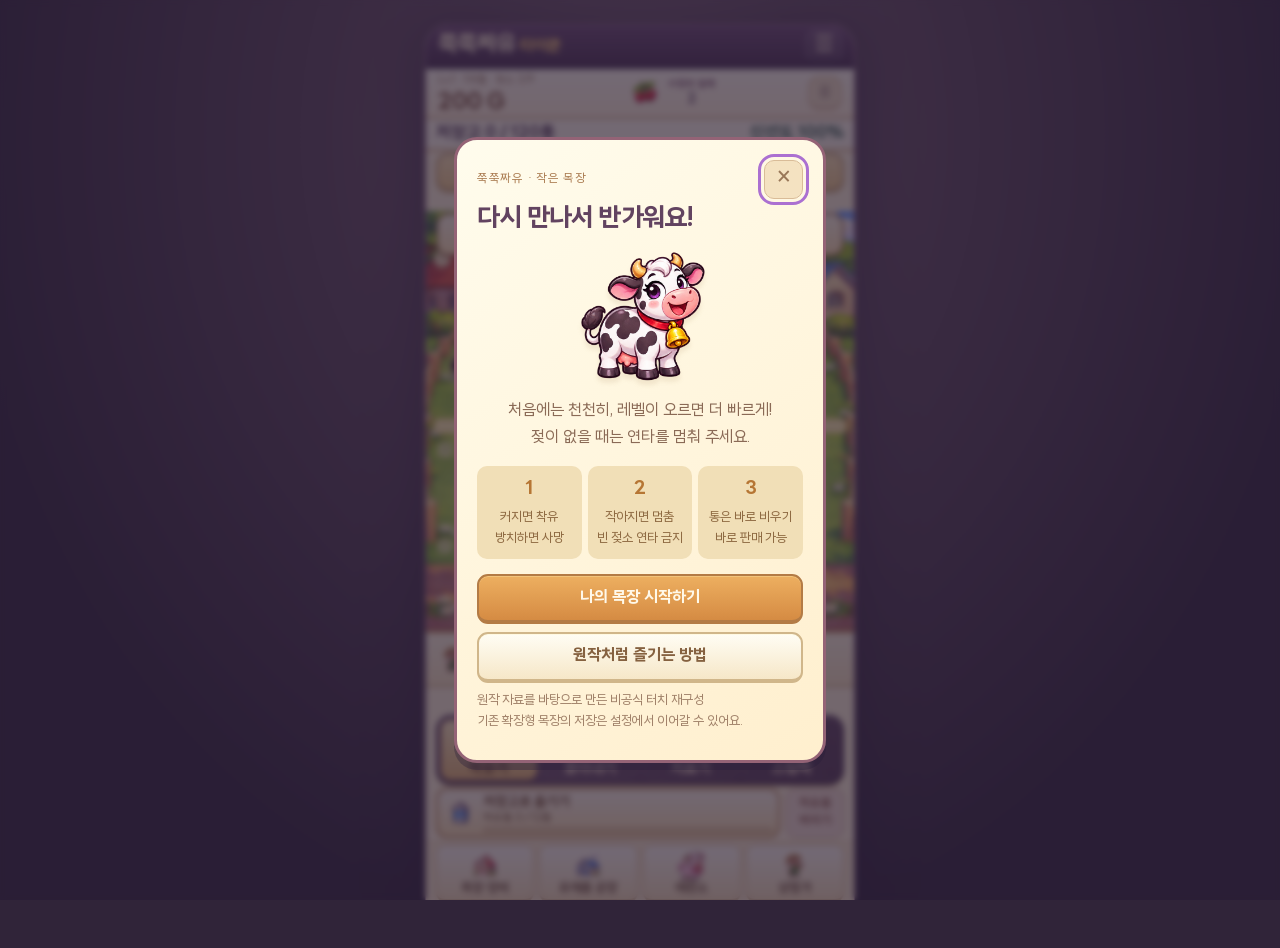
==== index.html @ ff623956 "Release v3.2.4 illustrated ranch with reliable offline update" ====
<!doctype html>
<html lang="ko"><head><meta charset="UTF-8"><meta name="viewport" content="width=device-width,initial-scale=1,viewport-fit=cover"><meta name="theme-color" content="#52405d"><meta name="apple-mobile-web-app-capable" content="yes"><meta name="apple-mobile-web-app-status-bar-style" content="default"><meta name="description" content="짜요짜요타이쿤3의 착유와 도구 조작을 새 일러스트로 즐기는 비공식 터치 재구성"><link rel="manifest" href="./manifest.webmanifest"><link rel="apple-touch-icon" href="./assets/classic/cow-0.png"><link rel="icon" href="./assets/classic/cow-0.png"><link rel="stylesheet" href="./classic.css"><title>쭉쭉짜유 타이쿤</title></head>
<body><main id="game"><header class="top"><div><span class="eyebrow">다시 만난, 그때 그 목장</span><h1>쭉쭉짜유<span>타이쿤</span></h1></div><button class="menu-button" data-action="settings" aria-label="게임 설정">☰</button></header><section class="hud" aria-label="목장 현황"><div><small id="season">1개월 · 작은 목장</small><strong id="coins">0 G</strong></div><div class="fruit"><img src="./assets/classic/prop-5.png" alt="사랑의 열매"><div><small>사랑의 열매</small><strong id="fruit">0</strong></div></div><button class="pause-button" id="pause" data-action="pause" aria-label="일시정지">Ⅱ</button></section><section class="storage-summary" aria-label="저장고와 신선도"><span id="storage-text"></span><span id="freshness-text"></span></section><div class="quick-sale"><button id="quick-sell" data-action="quickSell">우유 바로 판매 · 기본 40G/통</button><small>착유통 + 저장고 전량 판매 · 저장고 신선도 70% 미만은 32G/통</small></div><section class="pasture" aria-label="젖소 목장"><div class="ranch-sign"><span id="ranch-title">세 마리로 시작하는 작은 목장</span><small id="growth-text">Lv.1 · 천천히 적응하기</small></div><div class="herd" id="herd"></div><div class="farm-caption">우유 한 통에 담는, 작은 행복</div></section><section class="merchant" id="merchant" aria-label="원유 상인"></section><div class="hint" role="status" id="hint">착유 도구로 젖소를 눌러 보세요.</div><section class="workbench"><div class="tools" id="tools" aria-label="도구 선택"></div><div class="transfer-actions"><button class="transfer" data-action="transfer"><img src="./assets/classic/prop-4.png" alt=""><span><b id="transfer-title">저장고로 옮기기 <kbd>0</kbd></b><small id="carry-text"></small><i class="gauge"><i id="carry-fill"></i></i></span></button><button class="discard-button" data-action="discard">착유통<br>버리기</button></div></section><nav class="bottom-nav" aria-label="목장 관리"><button data-action="shop"><img src="./assets/classic/prop-10.png" alt=""><span>목장·장비</span></button><button data-action="factory"><img src="./assets/classic/prop-11.png" alt=""><span>유제품 공장</span></button><button data-action="pet"><img src="./assets/classic/cow-5.png" alt=""><span>애완소</span></button><button data-action="stocks"><img src="./assets/classic/prop-8.png" alt=""><span>상점가</span></button></nav><footer><span id="save-state">기기에 자동 저장</span><span>클래식 터치 · v3.2.4</span></footer></main><div id="toast" role="status" aria-live="polite"></div><dialog id="modal"><div id="sheet"></div></dialog><script type="module" src="./classic-app.mjs"></script></body></html>
---- classic.css ----
@font-face{font-family:LineSeed;src:url('./assets/fonts/LINESeedKR-Rg.woff2') format('woff2');font-weight:400;font-style:normal;font-display:swap}
@font-face{font-family:LineSeed;src:url('./assets/fonts/LINESeedKR-Bd.woff2') format('woff2');font-weight:700;font-style:normal;font-display:swap}
:root{font-family:LineSeed,system-ui,sans-serif;font-synthesis:none;color:#513948;background:#302439;--ink:#513948;--muted:#8a6c5c;--cream:#fff5da;--purple:#65456f;--gold:#e8a04f;--line:#dcc197;color-scheme:light}
*{box-sizing:border-box}body{margin:0;min-height:100svh;background:radial-gradient(ellipse at 50% 15%,#816578,#302439 75%)}button,input,select{font:inherit}button{cursor:pointer;touch-action:manipulation;-webkit-tap-highlight-color:transparent}button:focus-visible,a:focus-visible{outline:3px solid #ab70d1;outline-offset:3px}button:disabled{cursor:default;opacity:.5}button,a,input{touch-action:manipulation}button:active:not(:disabled){transform:translateY(1px)}button img{pointer-events:none}img{max-width:100%;object-fit:contain}h1,h2,h3,p{margin:0}h1,h2,h3,strong,b{font-weight:700}a{color:#76518b}small{font-size:11px}[hidden]{display:none!important}
#game{max-width:430px;min-height:100svh;margin:0 auto;background:#fff3d6;position:relative;overflow:hidden;box-shadow:0 0 60px #180e2b70;padding-top:env(safe-area-inset-top);padding-bottom:env(safe-area-inset-bottom)}
.top{height:61px;display:flex;align-items:center;justify-content:space-between;gap:10px;padding:8px 15px;background:linear-gradient(180deg,#6c4b72,#48304f);border-bottom:3px solid #35213d;color:#fff1d4}.top>div{min-width:0}.top h1{font-size:23px;line-height:1.15;letter-spacing:-1px}.top h1 span{color:#ffd17a}.eyebrow{display:block;font-size:9px;letter-spacing:1px;color:#e8cbb3;line-height:1.5}.menu-button,.pause-button{display:grid;place-items:center;width:41px;height:40px;flex:none;border:1px solid #ffffff40;border-bottom:3px solid #2a17384d;border-radius:11px;background:#ffffff12;color:inherit;font-size:22px}.pause-button{width:35px;height:35px;background:#f3e3c3;color:#715357;border-color:#d9bd99;font-size:17px}
.hud{height:55px;background:linear-gradient(#fffbed,#fff1d6);border-bottom:2px solid #d2b185;padding:7px 13px;display:flex;align-items:center;justify-content:space-between;gap:9px}.hud>div{min-width:0}.hud strong{display:block;color:#7a4d34;font-size:21px;line-height:1.2}.hud span,.hud small{font-size:10px;color:#97775d}.hud strong span{font-size:11px;color:#8c6649}.hud .fruit{display:flex;gap:3px;align-items:center;color:#8d5b7d;font-weight:700;font-size:14px}.fruit img{width:28px;height:28px}.hud>div:nth-child(2){text-align:center}.hud>div:nth-child(2) strong{font-size:14px;color:#6a526a}
.pasture{position:relative;height:365px;background:#b4d667 url('./assets/classic/pasture.webp') center center/100% 100% no-repeat;border-bottom:3px solid #bf8b52;isolation:isolate}.ranch-sign{position:absolute;z-index:2;top:9px;left:50%;transform:translateX(-50%);padding:5px 15px;border:2px solid #a2774d;border-radius:20px;background:linear-gradient(#fff9e4,#ffe4af);box-shadow:0 3px 0 #80543036;color:#765134;white-space:nowrap;font-size:11px;font-weight:700;max-width:85%;overflow:hidden;text-overflow:ellipsis}.herd{position:absolute;inset:102px 17px 24px;display:grid;grid-template-columns:repeat(3,minmax(0,1fr));grid-template-rows:repeat(3,minmax(0,1fr));gap:5px 11px}.cow-slot{position:relative;min-width:0;min-height:0;display:flex;flex-direction:column;align-items:center;justify-content:flex-end;padding:0 3px 5px;border:0;border-radius:16px;background:transparent;isolation:isolate;color:#554d37}.cow-slot:before{content:'';position:absolute;z-index:-1;bottom:8px;width:85%;height:25%;border-radius:50%;background:#709c3d24}.cow-art{width:100%;height:calc(100% - 14px);object-fit:contain;filter:drop-shadow(0 3px 1px #526a3938);transform-origin:center bottom}.slot-number{position:absolute;top:4px;left:1px;width:18px;height:18px;display:grid;place-items:center;background:#fff5ccdd;border:1px solid #bbad6d;border-radius:6px;color:#7a7447;font-size:10px;line-height:1;z-index:2}.cow-label{position:relative;display:block;font-size:10px;line-height:15px;min-height:15px;white-space:nowrap;padding:0 6px;border-radius:5px;color:#57442e;background:#fff9deed;font-weight:700;max-width:100%;overflow:hidden;text-overflow:ellipsis}.milk-bar{position:absolute;height:4px;bottom:0;width:65%;border-radius:4px;overflow:hidden;background:#63804677;box-shadow:0 1px 0 #fff6}.milk-bar i{display:block;height:100%;background:#fff7d5;border-radius:inherit;transition:width .2s}.cow-slot.ready .cow-label{background:#fff0a9;color:#855119;box-shadow:0 0 0 1px #d8b54c}.cow-slot.ready .cow-art{filter:drop-shadow(0 0 4px #fff1a5) drop-shadow(0 3px 1px #526a3938)}.cow-slot.empty{border:1px dashed #fff5c18a;background:#ffffff0c;justify-content:center;box-shadow:inset 0 0 15px #839e3d0c;color:#5b7336;font-size:19px}.cow-slot.empty:before{display:none}.cow-slot.empty .cow-label{font-size:9px;color:#617443;background:#f4f5ca96;font-weight:400;margin-top:3px}.cow-slot.empty .slot-number{opacity:.7}.cow-slot.sick .cow-label{background:#f4d3ed;color:#8c4a77}.cow-slot.sick .cow-art{filter:saturate(.65) drop-shadow(0 2px 1px #526a3944)}.cow-slot.danger .cow-label{background:#ffd3be;color:#a34735}.threat-art{position:absolute;right:-5px;bottom:12px;width:53%;height:62%;object-fit:contain;z-index:3;filter:drop-shadow(0 3px 1px #69452e44);animation:threat-bob .5s ease-in-out infinite alternate}.farm-caption{position:absolute;bottom:6px;left:0;right:0;text-align:center;font-size:9px;color:#8b623b;font-weight:700;letter-spacing:.2px}.pasture .reward-pop{position:absolute;left:50%;top:45%;transform:translate(-50%,-50%)}
.merchant{width:100%;height:49px;border:0;border-bottom:2px solid #ceb181;padding:5px 14px;background:linear-gradient(#fff6dd,#f9e7bf);display:flex;align-items:center;justify-content:space-between;gap:8px;color:#79583f;text-align:left}.merchant>img{width:42px;height:43px;flex:none;object-fit:contain}.merchant div{flex:1;min-width:0}.merchant strong,.merchant b{display:block;font-size:12px;line-height:1.35}.merchant span,.merchant small{font-size:10px;line-height:1.4}.merchant.arrived{background:linear-gradient(#ffecb7,#f9d798);border-color:#bf945b}.merchant.arrived strong{color:#93532e}.merchant>span:last-child{font-size:15px;color:#bd7a3d;font-weight:700}
.hint{min-height:28px;padding:6px 11px 4px;font-size:11px;line-height:16px;text-align:center;color:#8a6546;word-break:keep-all}.workbench{padding:0 11px 7px}.tools{display:grid;grid-template-columns:repeat(4,minmax(0,1fr));gap:6px;padding:7px;background:linear-gradient(145deg,#775971,#4f354f);border:2px solid #432d48;border-bottom-width:4px;border-radius:15px;box-shadow:inset 0 1px 0 #b696a2,0 2px 0 #d5b885}.tool{min-width:0;height:64px;display:flex;flex-direction:column;justify-content:center;align-items:center;gap:0;border:1px solid #ffffff18;border-radius:9px;background:#ffffff06;color:#f6e0c7;font-size:11px;font-weight:700;position:relative}.tool img{height:42px;width:47px;filter:drop-shadow(0 2px 1px #24152a55)}.tool small{font-size:8px;font-weight:400;color:#dcc2cb}.tool.selected{border-color:#edb969;background:linear-gradient(#ffedbd,#e8b873);color:#68412c;box-shadow:0 2px 0 #39243f80,inset 0 1px 0 #fff7d8}.tool.selected small{color:#8a613d}.tool.selected:after{content:'';position:absolute;top:-5px;left:50%;transform:translateX(-50%) rotate(45deg);width:7px;height:7px;background:#f2c779;border-top:1px solid #ffedb4;border-left:1px solid #ffedb4}.transfer{width:100%;margin-top:7px;min-height:48px;border:2px solid #ba8954;border-bottom-width:4px;border-radius:11px;background:linear-gradient(#fff9e9,#f9e1ae);color:#795433;padding:4px 10px;display:flex;align-items:center;gap:9px;text-align:left}.transfer img{width:40px;height:39px;object-fit:contain}.transfer>span{display:block;flex:1;min-width:0}.transfer b,.transfer strong{font-size:13px;display:block}.transfer span,.transfer small{font-size:10px}.gauge{display:block;font-style:normal;height:6px;background:#e7cca6;border:1px solid #c09a6c;border-radius:5px;overflow:hidden;margin-top:4px;min-width:65px}.gauge i{display:block;height:100%;background:linear-gradient(90deg,#bd91bd,#855b96);border-radius:inherit;transition:width .2s}.storage-line{display:flex;justify-content:space-between;gap:7px;font-size:10px;color:#9a7957;padding:5px 2px 0}.storage-line b{color:#806246}
.bottom-nav{display:grid;grid-template-columns:repeat(4,minmax(0,1fr));gap:6px;padding:8px 11px 5px;border-top:1px solid #e4cda4;background:#f8e9c8}.bottom-nav button{min-width:0;min-height:43px;border:1px solid #d2b589;border-bottom-width:3px;border-radius:9px;background:linear-gradient(#fffcf0,#f5e1b8);color:#76583f;font-size:11px;font-weight:700;display:flex;align-items:center;justify-content:center;gap:2px}.bottom-nav img{width:25px;height:29px;object-fit:contain}.footer,footer{display:flex;justify-content:space-between;gap:5px;background:#f8e9c8;padding:5px 13px 8px;font-size:8px;line-height:1.3;color:#a08766}
#modal{padding:0;border:0;background:transparent;color:var(--ink);width:calc(100% - 30px);max-width:372px;max-height:calc(100svh - 36px);overflow:visible;margin:auto}#modal::backdrop{background:#281d35a6;backdrop-filter:blur(3px)}#sheet{background:linear-gradient(145deg,#fffced,#ffefce);border:3px solid #946376;border-radius:23px;box-shadow:0 7px 0 #291b3b55;padding:20px;overflow-y:auto;overscroll-behavior:contain;max-height:calc(100svh - 38px);scrollbar-width:thin;scrollbar-color:#d3ad96 transparent}#sheet h2{font-size:24px;letter-spacing:-.8px;line-height:1.25;color:#624360;margin:3px 0 9px}#sheet h3{font-size:15px;line-height:1.5;color:#735242}#sheet p{font-size:13px;line-height:1.7;color:#8a6a56;word-break:keep-all;margin:8px 0 13px}#sheet .eyebrow{font-size:10px;letter-spacing:.7px;color:#aa7b50}#sheet .sheet-top{display:flex;align-items:center;justify-content:space-between;gap:10px;margin-bottom:5px}.sheet-top h2{margin:0!important}.close{flex:none;width:34px;height:34px;border:1px solid #d9bc98;border-radius:10px;background:#f4e2c1;color:#997758;font-size:23px;line-height:1}.primary,.secondary,.danger-button,.update-button{width:100%;display:block;border:2px solid #b37b45;border-bottom-width:4px;border-radius:11px;min-height:44px;padding:10px 9px;margin-top:8px;background:linear-gradient(#edaf60,#d58b43);color:#fff9ea;font-size:14px;font-weight:700;line-height:1.4;text-align:center;text-decoration:none;box-shadow:inset 0 1px 0 #fff2b94d}.secondary{background:linear-gradient(#fffdf4,#f6e7c8);border-color:#d0b68a;color:#856140}.danger-button{border-color:#c99585;background:linear-gradient(#fff7ed,#f6e0d3);color:#b27161}.update-button{border-color:#b49aba;background:linear-gradient(#fff7ff,#ecdbed);color:#7c5286}.button-row{display:flex;gap:7px}.button-row>*{flex:1;min-width:0}.mini{font-size:10px!important;line-height:1.65!important;color:#a1826a!important;margin:8px 0!important}.center{text-align:center}.intro-art{width:128px;height:128px;display:block;object-fit:contain;margin:4px auto 8px;filter:drop-shadow(0 5px 2px #8a63321c)}.steps{display:grid;grid-template-columns:repeat(3,minmax(0,1fr));gap:6px;margin:15px 0}.steps>div,.steps>span{padding:9px 3px;border-radius:10px;background:#f1dfb7;color:#8f6b43;font-size:10px;line-height:1.5;text-align:center}.steps b{display:block;font-size:16px;color:#b67634;margin-bottom:3px}.item{padding:12px 0;border-top:1px solid #e6d0ac}.item:first-child{border-top:0}.item-row{display:flex;gap:9px;align-items:center;justify-content:space-between}.item-row>img{width:48px;height:48px;object-fit:contain;flex:none}.item-row>div{flex:1;min-width:0}.item-row p{font-size:11px!important;margin:2px 0!important}.item-row strong,.item-row b{font-size:13px}.item-row button{width:auto;min-width:72px;min-height:39px;margin:0;padding:7px;font-size:11px;flex:none}.tabs{display:flex;gap:5px;background:#ead5b2;padding:4px;border-radius:10px;margin:12px 0}.tabs button{flex:1;min-width:0;border:0;border-radius:7px;background:transparent;color:#977250;font-size:11px;font-weight:700;padding:9px 4px;min-height:37px}.tabs button.active{color:#775182;background:#fff7e5;box-shadow:0 2px 0 #c5a783}.merchant-portrait{float:left;width:88px;height:100px;object-fit:contain;margin:0 10px 5px 0}.field{display:block;margin:12px 0 6px;font-size:12px;color:#8c694e}input,select{max-width:100%;width:100%;padding:10px;border:1px solid #d6b68e;border-radius:8px;background:#fffcf1;color:#775844;font-size:16px;min-height:43px}input[type=checkbox]{width:auto;min-height:0;accent-color:#92629d}.facts{clear:both;display:grid;grid-template-columns:repeat(3,minmax(0,1fr));gap:6px;margin:12px 0}.facts>div,.facts>span{border-radius:9px;background:#f0dfbd;padding:10px;font-size:11px;color:#977050}.facts b{display:block;color:#80533a;font-size:18px;margin-top:3px}.product-grid{display:grid;grid-template-columns:repeat(2,minmax(0,1fr));gap:8px;margin:12px 0}.product-grid .item{border:1px solid #dfc39a;border-radius:12px;background:#fff8e4;padding:10px;text-align:center}.product-grid .item button{font-size:11px;min-height:39px;padding:7px 4px}.product-icon{font-size:30px;display:block;line-height:1.5}.pet-art{display:block;max-width:160px;height:145px;object-fit:contain;margin:8px auto}.link{display:block;margin:12px 0 3px;text-align:center;font-size:11px;color:#956c99;text-underline-offset:3px}.reward-pop{z-index:8;background:#fff6ce;border:2px solid #d7a64e;border-radius:15px;padding:8px 13px;color:#9f5e2d;font-weight:700;font-size:15px;box-shadow:0 4px 0 #8e632c22;pointer-events:none;white-space:nowrap;animation:reward-up 1.2s ease-out both}#toast{position:fixed;z-index:100;left:50%;bottom:calc(24px + env(safe-area-inset-bottom));transform:translate(-50%,12px);max-width:calc(100% - 32px);width:max-content;padding:11px 17px;border:1px solid #ac7e8f;border-radius:12px;background:#61435dec;color:#fff4d5;font-size:13px;line-height:1.5;box-shadow:0 4px 12px #24132938;opacity:0;transition:.2s;pointer-events:none}#toast.show{opacity:1;transform:translate(-50%,0)}
@keyframes threat-bob{to{transform:translateY(-3px) rotate(3deg)}}@keyframes reward-up{0%{opacity:0;translate:0 8px}15%,75%{opacity:1}100%{opacity:0;translate:0 -18px}}
@media(min-width:600px){body{padding:24px 0}#game{border:1px solid #a27b94;border-radius:24px;min-height:0}.pasture{height:385px}}
@media(max-height:760px){.top{height:55px}.top h1{font-size:21px}.hud{height:49px}.pasture{height:310px}.herd{inset:86px 16px 22px;gap:4px 11px}.ranch-sign{top:6px;font-size:10px;padding:4px 12px}.cow-label{font-size:9px;line-height:13px;min-height:13px}.cow-art{height:calc(100% - 12px)}.merchant{height:43px}.merchant>img{height:38px;width:36px}.hint{min-height:25px;padding-top:5px;font-size:10px}.tool{height:56px}.tool img{height:36px;width:41px}.transfer{min-height:43px;margin-top:5px}.transfer img{height:34px}.bottom-nav{padding-top:6px}.bottom-nav button{min-height:39px}.footer,footer{padding-top:4px;padding-bottom:6px}.workbench{padding-bottom:5px}}
@media(max-height:690px){.top{height:51px;padding:5px 13px}.top h1{font-size:20px}.eyebrow{font-size:8px}.menu-button{height:35px;width:36px}.hud{height:47px;padding:5px 12px}.hud strong{font-size:19px}.pasture{height:274px}.herd{inset:75px 16px 19px;gap:3px 10px}.slot-number{width:15px;height:15px;font-size:8px;top:1px}.cow-label{font-size:9px;line-height:12px;min-height:12px}.cow-slot{padding-bottom:4px}.farm-caption{bottom:3px;font-size:8px}.ranch-sign{top:5px;padding:3px 11px}.merchant{height:40px;padding:3px 12px}.merchant>img{height:35px;width:33px}.merchant strong,.merchant b{font-size:11px}.merchant small,.merchant span{font-size:9px}.hint{min-height:23px;font-size:10px;line-height:14px;padding:4px 8px 3px}.workbench{padding:0 10px 4px}.tools{padding:5px;gap:5px;border-radius:12px}.tool{height:51px;font-size:10px}.tool img{height:32px;width:38px}.transfer{min-height:41px;padding:3px 8px}.transfer img{height:30px;width:34px}.transfer b,.transfer strong{font-size:12px}.storage-line{font-size:9px;padding-top:4px}.bottom-nav{padding:5px 10px 3px}.bottom-nav button{min-height:36px;font-size:10px}.bottom-nav img{width:23px;height:25px}.footer,footer{font-size:8px;padding:4px 12px 5px}#sheet{padding:16px}#sheet h2{font-size:21px}.intro-art{height:100px;width:100px}.steps{margin:10px 0}}
@media(prefers-reduced-motion:reduce){*,*:before,*:after{animation:none!important;transition:none!important}}

/* Match the classic screen's semantic markup. */
.ranch-sign>span,.ranch-sign>small{display:block;text-align:center}.ranch-sign>small{font-size:8px;line-height:1.5;font-weight:400;margin-top:1px;color:#9a7148}.ranch-sign>span{line-height:1.4}
.hud .fruit strong{font-size:17px;color:#9b5e7e}.hud .fruit{flex-direction:row;justify-content:center}
.cow-slot.empty>b{font-size:23px;line-height:1.1;font-weight:400;color:#718840}.cow-slot.empty>small{font-size:9px;line-height:1.4;color:#6c7d45;margin-top:3px;background:#ffffd880;padding:1px 5px;border-radius:5px;white-space:nowrap}
.merchant>button{flex:none;min-height:34px;padding:6px 10px;border:1px solid #b87f42;border-bottom-width:3px;border-radius:9px;background:linear-gradient(#edb76a,#d99548);color:#fffaf0;font-size:11px;font-weight:700;box-shadow:inset 0 1px 0 #fff6c67a}.merchant>button:active{border-bottom-width:1px}
.transfer>span>small{display:block;line-height:1.4;margin-top:1px}.transfer kbd{font-family:inherit;font-size:9px;display:inline-grid;place-items:center;width:17px;height:16px;margin-left:4px;border-radius:4px;background:#ddc398;color:#8b643b;vertical-align:1px}.transfer .gauge{width:100%;margin-top:3px}.transfer .gauge i{display:block}
.product-art{width:60px;height:60px;object-fit:contain;vertical-align:middle}.product-icon{min-height:62px;line-height:1}.facts>div{text-align:center;padding:10px 4px}.facts small{font-size:10px}.facts b{font-size:17px;margin:0 0 3px}
@media(max-height:690px){.ranch-sign>small{font-size:7px;line-height:1.3}.ranch-sign>span{font-size:9px}.cow-slot.empty>b{font-size:19px}.cow-slot.empty>small{font-size:8px}.merchant>button{min-height:30px;padding:4px 8px;font-size:10px}.transfer kbd{height:14px;width:15px;font-size:8px}.transfer>span>small{font-size:9px}}
/* Final portrait composition: larger cows, generous pasture, legible sign. */
.top h1 span{font-size:.72em;margin-left:5px;letter-spacing:-.5px}.pasture{height:360px}.herd{inset:83px 12px 24px;gap:5px 9px}.cow-art{flex-shrink:0;height:calc(100% - 16px);width:112%;max-width:112%}.cow-slot.empty{margin:3px}.bottom-nav button{flex-direction:column;gap:0;min-height:54px}.bottom-nav span{white-space:nowrap;font-size:10px}.bottom-nav img{height:29px;width:32px}.hint{background:#fff3d6}.storage-line{line-height:1.5}.ranch-sign{width:86%;max-width:none;text-align:center;white-space:normal}.ranch-sign small{font-weight:400;font-size:9px;margin-top:2px}.merchant small{display:block}.merchant{height:56px}.merchant>button{min-height:38px}.pasture .reward-pop{padding:5px 9px;font-size:13px}
@media(max-height:760px){.pasture{height:302px}.herd{inset:65px 12px 20px}.bottom-nav button{min-height:46px}.bottom-nav img{height:25px}.merchant{height:49px}}
@media(max-height:690px){.pasture{height:254px}.herd{inset:58px 12px 19px}.bottom-nav button{min-height:42px}.merchant{height:43px}.ranch-sign{padding:3px 9px}.ranch-sign span{font-size:9px}.ranch-sign small{font-size:8px}.bottom-nav img{height:21px}.cow-label{font-size:8px}.top h1{font-size:23px}}
/* Fast milk survival: the whole cow visibly swells and dries out. */
.cow-slot .cow-art{transform:scale(var(--cow-scale,1)) scaleX(var(--cow-wide,1));transform-origin:50% 85%;transition:transform .16s linear,filter .16s;pointer-events:none}.cow-slot.swollen .cow-art{filter:drop-shadow(0 0 5px #ffe39b) drop-shadow(0 3px 1px #69702c55)}.cow-slot.swollen .milk-bar i{background:#efaa48}.cow-slot.danger:not(.dead) .cow-art{filter:drop-shadow(0 0 6px #e44d58);animation:cow-danger .22s infinite alternate}.cow-slot.danger .cow-label{background:#b94255;color:#fff4db;box-shadow:0 0 0 1px #ffe5a0;z-index:5}.cow-slot.danger .milk-bar i{background:#df5862}.cow-slot.dry .cow-art{filter:saturate(.5) sepia(.15)}.cow-slot.dry .cow-label{color:#984d64;background:#f2c7cf}.cow-slot.dead .cow-art{transform:scale(.55) rotate(-12deg);opacity:.28;filter:grayscale(1)}.cow-slot.dead .cow-label{color:#fff1e4;background:#826b81;z-index:4;font-size:9px}.death-mark{position:absolute;top:10%;left:40%;font-size:28px;font-weight:700;color:#9a698b;z-index:3}.discard-button{border:1px solid #c7a58d;border-radius:7px;background:#f4e0cf;color:#956352;padding:4px 6px;font-size:10px;min-height:28px}.storage-line{align-items:center;gap:4px}.top h1{font-size:25px}.cow-slot .cow-label{pointer-events:none}
@keyframes cow-danger{from{translate:-1px 0}to{translate:1px 0}}
@media(max-height:690px){.top h1{font-size:24px}.discard-button{font-size:9px;min-height:24px;padding:3px 5px}.storage-line{font-size:8px}.cow-slot.dead .cow-label{font-size:8px}}
@media(prefers-reduced-motion:reduce){.cow-slot .cow-art{animation:none!important;transition:none!important}}
/* Keep the two vital storage readings directly below the wallet. */
.storage-summary{display:flex;justify-content:space-between;align-items:center;gap:8px;padding:10px 13px;background:#fff9e8;border-bottom:2px solid #caa16f;line-height:1.35;min-height:43px}.storage-summary span{font-size:16px;font-weight:700;white-space:nowrap;color:#513b55;font-variant-numeric:tabular-nums}.storage-summary #freshness-text{color:#315c4b}.transfer-actions{display:flex;gap:7px;align-items:stretch;margin-top:7px}.transfer-actions .transfer{flex:1;min-width:0;margin-top:0}.transfer-actions .discard-button{width:62px;flex:none;margin:0;font-size:11px;line-height:1.4;font-weight:700;border-radius:10px}.pasture{height:348px}
@media(max-height:760px){.pasture{height:290px}}
@media(max-height:690px){.pasture{height:242px}.storage-summary{padding:8px 11px;min-height:39px}.storage-summary span{font-size:15px}.transfer-actions{margin-top:5px}.transfer-actions .discard-button{width:54px;font-size:10px}}
@media(max-width:350px){.storage-summary{padding-inline:8px;gap:4px}.storage-summary span{font-size:14px}}
/* Readable game-wide scale: do not shrink typography on shorter phones. */
body{font-size:16px}.top{height:65px;padding:9px 14px}.top h1{font-size:29px;letter-spacing:-1px}.top h1 span{font-size:19px}.eyebrow{font-size:11px}.menu-button{width:43px;height:43px;font-size:24px}.hud{height:58px;padding:7px 13px}.hud small,.hud span{font-size:13px}.hud strong{font-size:24px}.hud .fruit img{width:36px;height:36px}.hud .fruit strong{font-size:19px}.pause-button{height:39px;width:39px}.storage-summary{min-height:43px;padding:9px 12px}.storage-summary span{font-size:17px}.pasture{height:310px}.herd{inset:55px 9px 19px;gap:7px 10px}.ranch-sign{top:6px;width:95%;padding:6px 7px;border-radius:13px}.ranch-sign span,.ranch-sign>span{font-size:14px;line-height:1.35}.ranch-sign small,.ranch-sign>small{font-size:11px;line-height:1.35}.cow-slot{padding:0;overflow:visible}.cow-slot .cow-art{position:absolute;bottom:18px;left:-7%;width:114%;max-width:114%;height:88px;object-fit:contain}.cow-label{position:absolute;bottom:0;left:0;right:0;max-width:100%;font-size:12px;line-height:20px;min-height:20px;padding:0 2px;z-index:4}.cow-slot.dead .cow-label{font-size:11px}.slot-number{height:21px;width:21px;font-size:12px;top:0;left:0}.milk-bar{bottom:-4px;height:5px}.cow-slot.empty{margin:2px}.cow-slot.empty>b{font-size:29px}.cow-slot.empty>small{font-size:12px;padding:2px 3px}.farm-caption{font-size:10px;bottom:3px}.merchant{height:auto;min-height:66px;padding:6px 11px;gap:8px}.merchant>img{width:46px;height:53px}.merchant strong,.merchant b{font-size:15px;line-height:1.4}.merchant small,.merchant span{font-size:12px;line-height:1.45}.merchant>button{font-size:14px;min-height:43px;padding:7px 10px}.hint{font-size:13px;line-height:18px;min-height:30px;padding:5px 9px;word-break:keep-all}.workbench{padding:0 10px 8px}.tools{gap:6px;padding:6px}.tool{height:74px;font-size:15px;line-height:20px}.tool img{height:48px;width:53px}.transfer-actions{margin-top:7px;gap:7px}.transfer-actions .transfer{min-height:58px;padding:6px 8px}.transfer img{width:45px;height:44px}.transfer b,.transfer strong{font-size:15px}.transfer span,.transfer small,.transfer>span>small{font-size:12px;line-height:1.4}.transfer kbd{font-size:11px;height:18px;width:19px}.transfer-actions .discard-button{width:66px;font-size:13px;min-height:48px}.bottom-nav{padding:7px 10px 5px;gap:6px}.bottom-nav button{min-height:66px;padding:3px 2px;font-size:13px}.bottom-nav span{font-size:13px}.bottom-nav img{width:39px;height:37px}.footer,footer{font-size:10px;padding:6px 11px 9px}.footer span,footer span{white-space:nowrap}#toast{font-size:15px;line-height:1.5}
#sheet{font-size:16px;padding:20px}#sheet h2{font-size:26px}#sheet h3{font-size:19px}#sheet p{font-size:16px;line-height:1.65}#sheet .eyebrow{font-size:12px}.primary,.secondary,.danger-button,.update-button{font-size:16px;min-height:48px;padding:11px 10px}.close{width:39px;height:39px;font-size:26px}.mini{font-size:13px!important;line-height:1.6!important}.steps>div,.steps>span{font-size:13px;line-height:1.6}.steps b{font-size:19px}.item-row>img{width:65px;height:65px}.item-row p{font-size:14px!important}.item-row strong,.item-row b{font-size:16px}.item-row button{font-size:14px;min-height:44px}.tabs{flex-wrap:wrap}.tabs button{font-size:14px;min-height:43px}.field{font-size:15px}.facts>div,.facts>span{font-size:14px}.facts b{font-size:21px}.facts small{font-size:13px}.product-art{width:78px;height:78px}.product-icon{min-height:80px}.product-grid .item button{font-size:14px;min-height:44px;padding:9px 5px}.product-grid .item{padding:10px 8px}.pet-art{height:170px;max-width:180px}.intro-art{height:145px;width:145px}.link{font-size:14px;line-height:1.6}.item p{overflow-wrap:anywhere}
@media(max-width:360px){.storage-summary span{font-size:16px}.top h1{font-size:27px}.bottom-nav span{font-size:12px}.ranch-sign small,.ranch-sign>small{font-size:10px}.cow-slot.empty>small{font-size:11px}#sheet{padding:16px}}
/* Give occupied rows room for large cows; compact unused pasture rows. */
.pasture{height:auto;padding:83px 9px 21px}.herd{position:relative;inset:auto;gap:9px 10px;grid-template-rows:120px 58px 58px}.cow-slot .cow-art{height:88px}.ranch-sign{top:7px}.farm-caption{bottom:4px}
.quick-sale{padding:6px 10px 8px;background:#fff4d7}.quick-sale button{width:100%;min-height:46px;border:2px solid #9a6b32;border-radius:12px;background:linear-gradient(#ffe2a0,#efbd63);color:#654321;font:700 16px LineSeed,system-ui,sans-serif;box-shadow:0 2px 0 #c19653}.quick-sale button:disabled{opacity:.65}.quick-sale small{display:block;margin-top:5px;text-align:center;font-size:11px;color:#725639;line-height:1.4}
/* Keep all gameplay controls in the available phone screen. */
html,body{height:100%;overflow:hidden}body{min-height:0}
#game{height:100svh;min-height:0;display:grid;grid-template-rows:44px 44px 28px 54px minmax(0,1fr) 48px 26px 108px 56px 16px;overflow:hidden}
.top{height:auto;padding:3px 12px;border-bottom-width:2px}.top .eyebrow{display:none}.top h1{font-size:23px;line-height:1.1;letter-spacing:-.7px}.top h1 span{font-size:16px}.menu-button{width:36px;height:35px;font-size:22px}
.hud{height:auto;padding:3px 12px}.hud strong{font-size:23px}.hud small{font-size:11px}.fruit img{width:30px;height:30px}.hud .fruit{gap:5px}.hud .fruit small{display:block;color:#80586d;font-size:10px}.hud .fruit strong{font-size:17px}.pause-button{width:34px;height:34px}
.storage-summary{min-height:0;padding:3px 10px;align-items:center}.storage-summary span{font-size:15px;line-height:20px}
.quick-sale{padding:2px 10px 3px}.quick-sale button{min-height:33px;height:33px;font-size:15px}.quick-sale small{font-size:9px;line-height:12px;margin-top:3px;white-space:nowrap;letter-spacing:-.3px}
.pasture{height:auto;min-height:0;padding:39px 8px 5px;overflow:hidden}.ranch-sign{top:2px;padding:3px 7px;width:calc(100% - 20px);font-size:12px;line-height:15px;border-radius:12px}.ranch-sign small,.ranch-sign>small{font-size:10px;line-height:12px}.farm-caption{display:none}.herd{height:100%;min-height:0;gap:5px 8px}.cow-slot .cow-art{position:absolute;bottom:18px;height:calc((100% - 20px)*.72);width:100%;max-width:100%}.cow-label{font-size:11px;line-height:14px;min-height:14px;padding:0 3px}.cow-slot.empty>small{font-size:11px}.cow-slot.empty>b{font-size:22px;line-height:23px}.slot-number{font-size:10px;top:1px;width:16px;height:16px}
.merchant{height:auto;min-height:0;padding:3px 10px;gap:6px}.merchant>img{height:39px;width:35px}.merchant b{font-size:13px;line-height:16px}.merchant small{font-size:10px;line-height:12px;display:block}.merchant>button{min-height:34px;font-size:13px;padding:4px 8px}
.hint{min-height:0;padding:2px 8px;font-size:11px;line-height:13px;overflow:hidden;display:flex;align-items:center;justify-content:center}
.workbench{min-height:0;padding:0 10px 3px;display:grid;grid-template-rows:58px 44px;gap:3px}.tools{padding:3px;gap:5px;border-bottom-width:2px}.tool{height:100%;min-height:0;font-size:13px;line-height:16px}.tool img{height:32px;width:38px}.transfer-actions{margin:0;gap:6px;min-height:0}.transfer-actions .transfer{margin:0;min-height:0;height:44px;padding:2px 6px;gap:6px;border-bottom-width:2px}.transfer img{width:33px;height:33px}.transfer b{font-size:14px;line-height:16px}.transfer small,.transfer>span>small{font-size:11px;line-height:13px}.transfer kbd{display:none}.gauge{height:4px;margin-top:2px}.transfer-actions .discard-button{min-height:0;width:58px;font-size:12px;padding:2px}
.bottom-nav{min-height:0;padding:3px 10px;gap:5px}.bottom-nav button{min-height:0;height:49px;flex-direction:column;gap:0;padding:2px;font-size:12px}.bottom-nav span{font-size:12px;line-height:14px}.bottom-nav img{height:28px;width:32px}footer{padding:2px 10px;font-size:8px;line-height:12px}
#toast{bottom:180px;pointer-events:none}
@media(min-height:780px){#game{grid-template-rows:44px 50px 32px 60px minmax(0,1fr) 54px 28px 126px 64px 18px}.tool img{height:39px;width:45px}.tool{font-size:15px}.workbench{grid-template-rows:70px 50px;gap:3px}.transfer-actions .transfer{height:50px}.bottom-nav button{height:57px}.bottom-nav img{height:33px;width:36px}.bottom-nav span{font-size:13px}.quick-sale button{height:38px;font-size:16px}.storage-summary span{font-size:17px}}
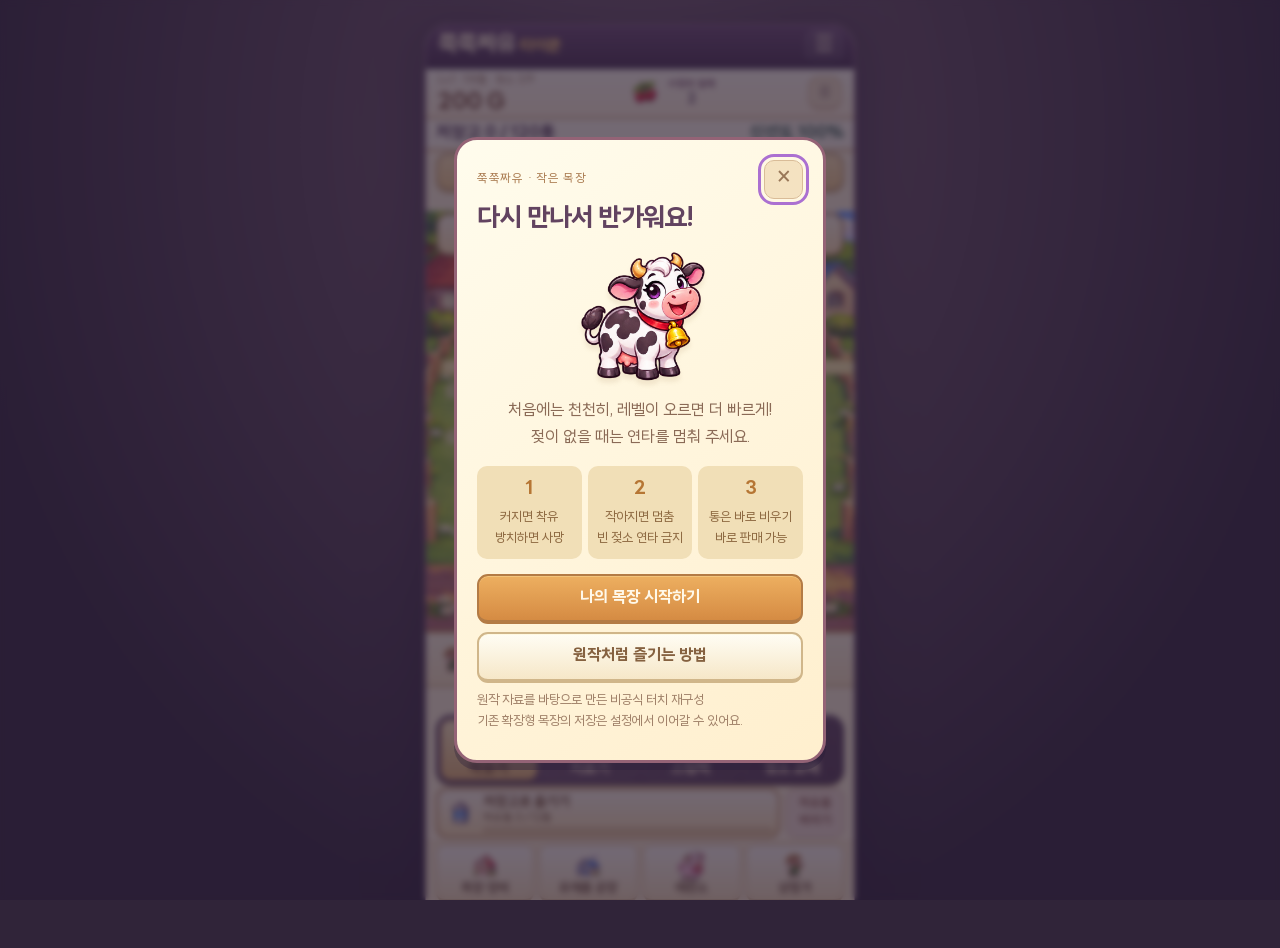
==== commit 9757fac9: "Release v3.3.0 direct threat touch, slower milk and twelve breeding cows" ====
--- a/index.html
+++ b/index.html
@@ -1,3 +1,3 @@
 <!doctype html>
 <html lang="ko"><head><meta charset="UTF-8"><meta name="viewport" content="width=device-width,initial-scale=1,viewport-fit=cover"><meta name="theme-color" content="#52405d"><meta name="apple-mobile-web-app-capable" content="yes"><meta name="apple-mobile-web-app-status-bar-style" content="default"><meta name="description" content="짜요짜요타이쿤3의 착유와 도구 조작을 새 일러스트로 즐기는 비공식 터치 재구성"><link rel="manifest" href="./manifest.webmanifest"><link rel="apple-touch-icon" href="./assets/classic/cow-0.png"><link rel="icon" href="./assets/classic/cow-0.png"><link rel="stylesheet" href="./classic.css"><title>쭉쭉짜유 타이쿤</title></head>
-<body><main id="game"><header class="top"><div><span class="eyebrow">다시 만난, 그때 그 목장</span><h1>쭉쭉짜유<span>타이쿤</span></h1></div><button class="menu-button" data-action="settings" aria-label="게임 설정">☰</button></header><section class="hud" aria-label="목장 현황"><div><small id="season">1개월 · 작은 목장</small><strong id="coins">0 G</strong></div><div class="fruit"><img src="./assets/classic/prop-5.png" alt="사랑의 열매"><div><small>사랑의 열매</small><strong id="fruit">0</strong></div></div><button class="pause-button" id="pause" data-action="pause" aria-label="일시정지">Ⅱ</button></section><section class="storage-summary" aria-label="저장고와 신선도"><span id="storage-text"></span><span id="freshness-text"></span></section><div class="quick-sale"><button id="quick-sell" data-action="quickSell">우유 바로 판매 · 기본 40G/통</button><small>착유통 + 저장고 전량 판매 · 저장고 신선도 70% 미만은 32G/통</small></div><section class="pasture" aria-label="젖소 목장"><div class="ranch-sign"><span id="ranch-title">세 마리로 시작하는 작은 목장</span><small id="growth-text">Lv.1 · 천천히 적응하기</small></div><div class="herd" id="herd"></div><div class="farm-caption">우유 한 통에 담는, 작은 행복</div></section><section class="merchant" id="merchant" aria-label="원유 상인"></section><div class="hint" role="status" id="hint">착유 도구로 젖소를 눌러 보세요.</div><section class="workbench"><div class="tools" id="tools" aria-label="도구 선택"></div><div class="transfer-actions"><button class="transfer" data-action="transfer"><img src="./assets/classic/prop-4.png" alt=""><span><b id="transfer-title">저장고로 옮기기 <kbd>0</kbd></b><small id="carry-text"></small><i class="gauge"><i id="carry-fill"></i></i></span></button><button class="discard-button" data-action="discard">착유통<br>버리기</button></div></section><nav class="bottom-nav" aria-label="목장 관리"><button data-action="shop"><img src="./assets/classic/prop-10.png" alt=""><span>목장·장비</span></button><button data-action="factory"><img src="./assets/classic/prop-11.png" alt=""><span>유제품 공장</span></button><button data-action="pet"><img src="./assets/classic/cow-5.png" alt=""><span>애완소</span></button><button data-action="stocks"><img src="./assets/classic/prop-8.png" alt=""><span>상점가</span></button></nav><footer><span id="save-state">기기에 자동 저장</span><span>클래식 터치 · v3.2.4</span></footer></main><div id="toast" role="status" aria-live="polite"></div><dialog id="modal"><div id="sheet"></div></dialog><script type="module" src="./classic-app.mjs"></script></body></html>
+<body><main id="game"><header class="top"><div><span class="eyebrow">다시 만난, 그때 그 목장</span><h1>쭉쭉짜유<span>타이쿤</span></h1></div><button class="menu-button" data-action="settings" aria-label="게임 설정">☰</button></header><section class="hud" aria-label="목장 현황"><div><small id="season">1개월 · 작은 목장</small><strong id="coins">0 G</strong></div><div class="fruit"><img src="./assets/classic/prop-5.png" alt="사랑의 열매"><div><small>사랑의 열매</small><strong id="fruit">0</strong></div></div><button class="pause-button" id="pause" data-action="pause" aria-label="일시정지">Ⅱ</button></section><section class="storage-summary" aria-label="저장고와 신선도"><span id="storage-text"></span><span id="freshness-text"></span></section><div class="quick-sale"><button id="quick-sell" data-action="quickSell">우유 바로 판매 · 기본 40G/통</button><small>착유통 + 저장고 전량 판매 · 저장고 신선도 70% 미만은 32G/통</small></div><section class="pasture" aria-label="젖소 목장"><div class="ranch-sign"><span id="ranch-title">세 마리로 시작하는 작은 목장</span><small id="growth-text">Lv.1 · 천천히 적응하기</small></div><div class="herd" id="herd"></div><div class="farm-caption">우유 한 통에 담는, 작은 행복</div></section><section class="merchant" id="merchant" aria-label="원유 상인"></section><div class="hint" role="status" id="hint">착유 도구로 젖소를 눌러 보세요.</div><section class="workbench"><div class="tools" id="tools" aria-label="도구 선택"></div><div class="transfer-actions"><button class="transfer" data-action="transfer"><img src="./assets/classic/prop-4.png" alt=""><span><b id="transfer-title">저장고로 옮기기 <kbd>0</kbd></b><small id="carry-text"></small><i class="gauge"><i id="carry-fill"></i></i></span></button><button class="discard-button" data-action="discard">착유통<br>버리기</button></div></section><nav class="bottom-nav" aria-label="목장 관리"><button data-action="shop"><img src="./assets/classic/prop-10.png" alt=""><span>목장·장비</span></button><button data-action="factory"><img src="./assets/classic/prop-11.png" alt=""><span>유제품 공장</span></button><button data-action="pet"><img src="./assets/classic/cow-5.png" alt=""><span>애완소</span></button><button data-action="stocks"><img src="./assets/classic/prop-8.png" alt=""><span>상점가</span></button></nav><footer><span id="save-state">기기에 자동 저장</span><span>클래식 터치 · v3.3.0</span></footer></main><div id="toast" role="status" aria-live="polite"></div><dialog id="modal"><div id="sheet"></div></dialog><script type="module" src="./classic-app.mjs"></script></body></html>
--- a/classic.css
+++ b/classic.css
@@ -33,29 +33,35 @@
 @keyframes cow-danger{from{translate:-1px 0}to{translate:1px 0}}
 @media(max-height:690px){.top h1{font-size:24px}.discard-button{font-size:9px;min-height:24px;padding:3px 5px}.storage-line{font-size:8px}.cow-slot.dead .cow-label{font-size:8px}}
 @media(prefers-reduced-motion:reduce){.cow-slot .cow-art{animation:none!important;transition:none!important}}
-/* Keep the two vital storage readings directly below the wallet. */
-.storage-summary{display:flex;justify-content:space-between;align-items:center;gap:8px;padding:10px 13px;background:#fff9e8;border-bottom:2px solid #caa16f;line-height:1.35;min-height:43px}.storage-summary span{font-size:16px;font-weight:700;white-space:nowrap;color:#513b55;font-variant-numeric:tabular-nums}.storage-summary #freshness-text{color:#315c4b}.transfer-actions{display:flex;gap:7px;align-items:stretch;margin-top:7px}.transfer-actions .transfer{flex:1;min-width:0;margin-top:0}.transfer-actions .discard-button{width:62px;flex:none;margin:0;font-size:11px;line-height:1.4;font-weight:700;border-radius:10px}.pasture{height:348px}
-@media(max-height:760px){.pasture{height:290px}}
-@media(max-height:690px){.pasture{height:242px}.storage-summary{padding:8px 11px;min-height:39px}.storage-summary span{font-size:15px}.transfer-actions{margin-top:5px}.transfer-actions .discard-button{width:54px;font-size:10px}}
+/* Keep the two vital storage readings directly below the wallet. */
+.storage-summary{display:flex;justify-content:space-between;align-items:center;gap:8px;padding:10px 13px;background:#fff9e8;border-bottom:2px solid #caa16f;line-height:1.35;min-height:43px}.storage-summary span{font-size:16px;font-weight:700;white-space:nowrap;color:#513b55;font-variant-numeric:tabular-nums}.storage-summary #freshness-text{color:#315c4b}.transfer-actions{display:flex;gap:7px;align-items:stretch;margin-top:7px}.transfer-actions .transfer{flex:1;min-width:0;margin-top:0}.transfer-actions .discard-button{width:62px;flex:none;margin:0;font-size:11px;line-height:1.4;font-weight:700;border-radius:10px}.pasture{height:348px}
+@media(max-height:760px){.pasture{height:290px}}
+@media(max-height:690px){.pasture{height:242px}.storage-summary{padding:8px 11px;min-height:39px}.storage-summary span{font-size:15px}.transfer-actions{margin-top:5px}.transfer-actions .discard-button{width:54px;font-size:10px}}
 @media(max-width:350px){.storage-summary{padding-inline:8px;gap:4px}.storage-summary span{font-size:14px}}
-/* Readable game-wide scale: do not shrink typography on shorter phones. */
-body{font-size:16px}.top{height:65px;padding:9px 14px}.top h1{font-size:29px;letter-spacing:-1px}.top h1 span{font-size:19px}.eyebrow{font-size:11px}.menu-button{width:43px;height:43px;font-size:24px}.hud{height:58px;padding:7px 13px}.hud small,.hud span{font-size:13px}.hud strong{font-size:24px}.hud .fruit img{width:36px;height:36px}.hud .fruit strong{font-size:19px}.pause-button{height:39px;width:39px}.storage-summary{min-height:43px;padding:9px 12px}.storage-summary span{font-size:17px}.pasture{height:310px}.herd{inset:55px 9px 19px;gap:7px 10px}.ranch-sign{top:6px;width:95%;padding:6px 7px;border-radius:13px}.ranch-sign span,.ranch-sign>span{font-size:14px;line-height:1.35}.ranch-sign small,.ranch-sign>small{font-size:11px;line-height:1.35}.cow-slot{padding:0;overflow:visible}.cow-slot .cow-art{position:absolute;bottom:18px;left:-7%;width:114%;max-width:114%;height:88px;object-fit:contain}.cow-label{position:absolute;bottom:0;left:0;right:0;max-width:100%;font-size:12px;line-height:20px;min-height:20px;padding:0 2px;z-index:4}.cow-slot.dead .cow-label{font-size:11px}.slot-number{height:21px;width:21px;font-size:12px;top:0;left:0}.milk-bar{bottom:-4px;height:5px}.cow-slot.empty{margin:2px}.cow-slot.empty>b{font-size:29px}.cow-slot.empty>small{font-size:12px;padding:2px 3px}.farm-caption{font-size:10px;bottom:3px}.merchant{height:auto;min-height:66px;padding:6px 11px;gap:8px}.merchant>img{width:46px;height:53px}.merchant strong,.merchant b{font-size:15px;line-height:1.4}.merchant small,.merchant span{font-size:12px;line-height:1.45}.merchant>button{font-size:14px;min-height:43px;padding:7px 10px}.hint{font-size:13px;line-height:18px;min-height:30px;padding:5px 9px;word-break:keep-all}.workbench{padding:0 10px 8px}.tools{gap:6px;padding:6px}.tool{height:74px;font-size:15px;line-height:20px}.tool img{height:48px;width:53px}.transfer-actions{margin-top:7px;gap:7px}.transfer-actions .transfer{min-height:58px;padding:6px 8px}.transfer img{width:45px;height:44px}.transfer b,.transfer strong{font-size:15px}.transfer span,.transfer small,.transfer>span>small{font-size:12px;line-height:1.4}.transfer kbd{font-size:11px;height:18px;width:19px}.transfer-actions .discard-button{width:66px;font-size:13px;min-height:48px}.bottom-nav{padding:7px 10px 5px;gap:6px}.bottom-nav button{min-height:66px;padding:3px 2px;font-size:13px}.bottom-nav span{font-size:13px}.bottom-nav img{width:39px;height:37px}.footer,footer{font-size:10px;padding:6px 11px 9px}.footer span,footer span{white-space:nowrap}#toast{font-size:15px;line-height:1.5}
-#sheet{font-size:16px;padding:20px}#sheet h2{font-size:26px}#sheet h3{font-size:19px}#sheet p{font-size:16px;line-height:1.65}#sheet .eyebrow{font-size:12px}.primary,.secondary,.danger-button,.update-button{font-size:16px;min-height:48px;padding:11px 10px}.close{width:39px;height:39px;font-size:26px}.mini{font-size:13px!important;line-height:1.6!important}.steps>div,.steps>span{font-size:13px;line-height:1.6}.steps b{font-size:19px}.item-row>img{width:65px;height:65px}.item-row p{font-size:14px!important}.item-row strong,.item-row b{font-size:16px}.item-row button{font-size:14px;min-height:44px}.tabs{flex-wrap:wrap}.tabs button{font-size:14px;min-height:43px}.field{font-size:15px}.facts>div,.facts>span{font-size:14px}.facts b{font-size:21px}.facts small{font-size:13px}.product-art{width:78px;height:78px}.product-icon{min-height:80px}.product-grid .item button{font-size:14px;min-height:44px;padding:9px 5px}.product-grid .item{padding:10px 8px}.pet-art{height:170px;max-width:180px}.intro-art{height:145px;width:145px}.link{font-size:14px;line-height:1.6}.item p{overflow-wrap:anywhere}
+/* Readable game-wide scale: do not shrink typography on shorter phones. */
+body{font-size:16px}.top{height:65px;padding:9px 14px}.top h1{font-size:29px;letter-spacing:-1px}.top h1 span{font-size:19px}.eyebrow{font-size:11px}.menu-button{width:43px;height:43px;font-size:24px}.hud{height:58px;padding:7px 13px}.hud small,.hud span{font-size:13px}.hud strong{font-size:24px}.hud .fruit img{width:36px;height:36px}.hud .fruit strong{font-size:19px}.pause-button{height:39px;width:39px}.storage-summary{min-height:43px;padding:9px 12px}.storage-summary span{font-size:17px}.pasture{height:310px}.herd{inset:55px 9px 19px;gap:7px 10px}.ranch-sign{top:6px;width:95%;padding:6px 7px;border-radius:13px}.ranch-sign span,.ranch-sign>span{font-size:14px;line-height:1.35}.ranch-sign small,.ranch-sign>small{font-size:11px;line-height:1.35}.cow-slot{padding:0;overflow:visible}.cow-slot .cow-art{position:absolute;bottom:18px;left:-7%;width:114%;max-width:114%;height:88px;object-fit:contain}.cow-label{position:absolute;bottom:0;left:0;right:0;max-width:100%;font-size:12px;line-height:20px;min-height:20px;padding:0 2px;z-index:4}.cow-slot.dead .cow-label{font-size:11px}.slot-number{height:21px;width:21px;font-size:12px;top:0;left:0}.milk-bar{bottom:-4px;height:5px}.cow-slot.empty{margin:2px}.cow-slot.empty>b{font-size:29px}.cow-slot.empty>small{font-size:12px;padding:2px 3px}.farm-caption{font-size:10px;bottom:3px}.merchant{height:auto;min-height:66px;padding:6px 11px;gap:8px}.merchant>img{width:46px;height:53px}.merchant strong,.merchant b{font-size:15px;line-height:1.4}.merchant small,.merchant span{font-size:12px;line-height:1.45}.merchant>button{font-size:14px;min-height:43px;padding:7px 10px}.hint{font-size:13px;line-height:18px;min-height:30px;padding:5px 9px;word-break:keep-all}.workbench{padding:0 10px 8px}.tools{gap:6px;padding:6px}.tool{height:74px;font-size:15px;line-height:20px}.tool img{height:48px;width:53px}.transfer-actions{margin-top:7px;gap:7px}.transfer-actions .transfer{min-height:58px;padding:6px 8px}.transfer img{width:45px;height:44px}.transfer b,.transfer strong{font-size:15px}.transfer span,.transfer small,.transfer>span>small{font-size:12px;line-height:1.4}.transfer kbd{font-size:11px;height:18px;width:19px}.transfer-actions .discard-button{width:66px;font-size:13px;min-height:48px}.bottom-nav{padding:7px 10px 5px;gap:6px}.bottom-nav button{min-height:66px;padding:3px 2px;font-size:13px}.bottom-nav span{font-size:13px}.bottom-nav img{width:39px;height:37px}.footer,footer{font-size:10px;padding:6px 11px 9px}.footer span,footer span{white-space:nowrap}#toast{font-size:15px;line-height:1.5}
+#sheet{font-size:16px;padding:20px}#sheet h2{font-size:26px}#sheet h3{font-size:19px}#sheet p{font-size:16px;line-height:1.65}#sheet .eyebrow{font-size:12px}.primary,.secondary,.danger-button,.update-button{font-size:16px;min-height:48px;padding:11px 10px}.close{width:39px;height:39px;font-size:26px}.mini{font-size:13px!important;line-height:1.6!important}.steps>div,.steps>span{font-size:13px;line-height:1.6}.steps b{font-size:19px}.item-row>img{width:65px;height:65px}.item-row p{font-size:14px!important}.item-row strong,.item-row b{font-size:16px}.item-row button{font-size:14px;min-height:44px}.tabs{flex-wrap:wrap}.tabs button{font-size:14px;min-height:43px}.field{font-size:15px}.facts>div,.facts>span{font-size:14px}.facts b{font-size:21px}.facts small{font-size:13px}.product-art{width:78px;height:78px}.product-icon{min-height:80px}.product-grid .item button{font-size:14px;min-height:44px;padding:9px 5px}.product-grid .item{padding:10px 8px}.pet-art{height:170px;max-width:180px}.intro-art{height:145px;width:145px}.link{font-size:14px;line-height:1.6}.item p{overflow-wrap:anywhere}
 @media(max-width:360px){.storage-summary span{font-size:16px}.top h1{font-size:27px}.bottom-nav span{font-size:12px}.ranch-sign small,.ranch-sign>small{font-size:10px}.cow-slot.empty>small{font-size:11px}#sheet{padding:16px}}
-/* Give occupied rows room for large cows; compact unused pasture rows. */
+/* Give occupied rows room for large cows; compact unused pasture rows. */
 .pasture{height:auto;padding:83px 9px 21px}.herd{position:relative;inset:auto;gap:9px 10px;grid-template-rows:120px 58px 58px}.cow-slot .cow-art{height:88px}.ranch-sign{top:7px}.farm-caption{bottom:4px}
 .quick-sale{padding:6px 10px 8px;background:#fff4d7}.quick-sale button{width:100%;min-height:46px;border:2px solid #9a6b32;border-radius:12px;background:linear-gradient(#ffe2a0,#efbd63);color:#654321;font:700 16px LineSeed,system-ui,sans-serif;box-shadow:0 2px 0 #c19653}.quick-sale button:disabled{opacity:.65}.quick-sale small{display:block;margin-top:5px;text-align:center;font-size:11px;color:#725639;line-height:1.4}
-/* Keep all gameplay controls in the available phone screen. */
-html,body{height:100%;overflow:hidden}body{min-height:0}
-#game{height:100svh;min-height:0;display:grid;grid-template-rows:44px 44px 28px 54px minmax(0,1fr) 48px 26px 108px 56px 16px;overflow:hidden}
-.top{height:auto;padding:3px 12px;border-bottom-width:2px}.top .eyebrow{display:none}.top h1{font-size:23px;line-height:1.1;letter-spacing:-.7px}.top h1 span{font-size:16px}.menu-button{width:36px;height:35px;font-size:22px}
-.hud{height:auto;padding:3px 12px}.hud strong{font-size:23px}.hud small{font-size:11px}.fruit img{width:30px;height:30px}.hud .fruit{gap:5px}.hud .fruit small{display:block;color:#80586d;font-size:10px}.hud .fruit strong{font-size:17px}.pause-button{width:34px;height:34px}
-.storage-summary{min-height:0;padding:3px 10px;align-items:center}.storage-summary span{font-size:15px;line-height:20px}
-.quick-sale{padding:2px 10px 3px}.quick-sale button{min-height:33px;height:33px;font-size:15px}.quick-sale small{font-size:9px;line-height:12px;margin-top:3px;white-space:nowrap;letter-spacing:-.3px}
-.pasture{height:auto;min-height:0;padding:39px 8px 5px;overflow:hidden}.ranch-sign{top:2px;padding:3px 7px;width:calc(100% - 20px);font-size:12px;line-height:15px;border-radius:12px}.ranch-sign small,.ranch-sign>small{font-size:10px;line-height:12px}.farm-caption{display:none}.herd{height:100%;min-height:0;gap:5px 8px}.cow-slot .cow-art{position:absolute;bottom:18px;height:calc((100% - 20px)*.72);width:100%;max-width:100%}.cow-label{font-size:11px;line-height:14px;min-height:14px;padding:0 3px}.cow-slot.empty>small{font-size:11px}.cow-slot.empty>b{font-size:22px;line-height:23px}.slot-number{font-size:10px;top:1px;width:16px;height:16px}
-.merchant{height:auto;min-height:0;padding:3px 10px;gap:6px}.merchant>img{height:39px;width:35px}.merchant b{font-size:13px;line-height:16px}.merchant small{font-size:10px;line-height:12px;display:block}.merchant>button{min-height:34px;font-size:13px;padding:4px 8px}
-.hint{min-height:0;padding:2px 8px;font-size:11px;line-height:13px;overflow:hidden;display:flex;align-items:center;justify-content:center}
-.workbench{min-height:0;padding:0 10px 3px;display:grid;grid-template-rows:58px 44px;gap:3px}.tools{padding:3px;gap:5px;border-bottom-width:2px}.tool{height:100%;min-height:0;font-size:13px;line-height:16px}.tool img{height:32px;width:38px}.transfer-actions{margin:0;gap:6px;min-height:0}.transfer-actions .transfer{margin:0;min-height:0;height:44px;padding:2px 6px;gap:6px;border-bottom-width:2px}.transfer img{width:33px;height:33px}.transfer b{font-size:14px;line-height:16px}.transfer small,.transfer>span>small{font-size:11px;line-height:13px}.transfer kbd{display:none}.gauge{height:4px;margin-top:2px}.transfer-actions .discard-button{min-height:0;width:58px;font-size:12px;padding:2px}
-.bottom-nav{min-height:0;padding:3px 10px;gap:5px}.bottom-nav button{min-height:0;height:49px;flex-direction:column;gap:0;padding:2px;font-size:12px}.bottom-nav span{font-size:12px;line-height:14px}.bottom-nav img{height:28px;width:32px}footer{padding:2px 10px;font-size:8px;line-height:12px}
-#toast{bottom:180px;pointer-events:none}
+/* Keep all gameplay controls in the available phone screen. */
+html,body{height:100%;overflow:hidden}body{min-height:0}
+#game{height:100svh;min-height:0;display:grid;grid-template-rows:44px 44px 28px 54px minmax(0,1fr) 48px 26px 108px 56px 16px;overflow:hidden}
+.top{height:auto;padding:3px 12px;border-bottom-width:2px}.top .eyebrow{display:none}.top h1{font-size:23px;line-height:1.1;letter-spacing:-.7px}.top h1 span{font-size:16px}.menu-button{width:36px;height:35px;font-size:22px}
+.hud{height:auto;padding:3px 12px}.hud strong{font-size:23px}.hud small{font-size:11px}.fruit img{width:30px;height:30px}.hud .fruit{gap:5px}.hud .fruit small{display:block;color:#80586d;font-size:10px}.hud .fruit strong{font-size:17px}.pause-button{width:34px;height:34px}
+.storage-summary{min-height:0;padding:3px 10px;align-items:center}.storage-summary span{font-size:15px;line-height:20px}
+.quick-sale{padding:2px 10px 3px}.quick-sale button{min-height:33px;height:33px;font-size:15px}.quick-sale small{font-size:9px;line-height:12px;margin-top:3px;white-space:nowrap;letter-spacing:-.3px}
+.pasture{height:auto;min-height:0;padding:39px 8px 5px;overflow:hidden}.ranch-sign{top:2px;padding:3px 7px;width:calc(100% - 20px);font-size:12px;line-height:15px;border-radius:12px}.ranch-sign small,.ranch-sign>small{font-size:10px;line-height:12px}.farm-caption{display:none}.herd{height:100%;min-height:0;gap:5px 8px}.cow-slot .cow-art{position:absolute;bottom:18px;height:calc((100% - 20px)*.72);width:100%;max-width:100%}.cow-label{font-size:11px;line-height:14px;min-height:14px;padding:0 3px}.cow-slot.empty>small{font-size:11px}.cow-slot.empty>b{font-size:22px;line-height:23px}.slot-number{font-size:10px;top:1px;width:16px;height:16px}
+.merchant{height:auto;min-height:0;padding:3px 10px;gap:6px}.merchant>img{height:39px;width:35px}.merchant b{font-size:13px;line-height:16px}.merchant small{font-size:10px;line-height:12px;display:block}.merchant>button{min-height:34px;font-size:13px;padding:4px 8px}
+.hint{min-height:0;padding:2px 8px;font-size:11px;line-height:13px;overflow:hidden;display:flex;align-items:center;justify-content:center}
+.workbench{min-height:0;padding:0 10px 3px;display:grid;grid-template-rows:58px 44px;gap:3px}.tools{padding:3px;gap:5px;border-bottom-width:2px}.tool{height:100%;min-height:0;font-size:13px;line-height:16px}.tool img{height:32px;width:38px}.transfer-actions{margin:0;gap:6px;min-height:0}.transfer-actions .transfer{margin:0;min-height:0;height:44px;padding:2px 6px;gap:6px;border-bottom-width:2px}.transfer img{width:33px;height:33px}.transfer b{font-size:14px;line-height:16px}.transfer small,.transfer>span>small{font-size:11px;line-height:13px}.transfer kbd{display:none}.gauge{height:4px;margin-top:2px}.transfer-actions .discard-button{min-height:0;width:58px;font-size:12px;padding:2px}
+.bottom-nav{min-height:0;padding:3px 10px;gap:5px}.bottom-nav button{min-height:0;height:49px;flex-direction:column;gap:0;padding:2px;font-size:12px}.bottom-nav span{font-size:12px;line-height:14px}.bottom-nav img{height:28px;width:32px}footer{padding:2px 10px;font-size:8px;line-height:12px}
+#toast{bottom:180px;pointer-events:none}
 @media(min-height:780px){#game{grid-template-rows:44px 50px 32px 60px minmax(0,1fr) 54px 28px 126px 64px 18px}.tool img{height:39px;width:45px}.tool{font-size:15px}.workbench{grid-template-rows:70px 50px;gap:3px}.transfer-actions .transfer{height:50px}.bottom-nav button{height:57px}.bottom-nav img{height:33px;width:36px}.bottom-nav span{font-size:13px}.quick-sale button{height:38px;font-size:16px}.storage-summary span{font-size:17px}}
+
+/* Breed identities and a direct, generous target for intruders. */
+.cow-slot .cow-art,.breed-art img{filter:hue-rotate(var(--breed-hue,0deg))}.cow-slot.calf .cow-art{scale:.65}.breed-mark{position:absolute;top:0;right:0;max-width:85%;padding:1px 4px;border-radius:6px;background:#fff6d8;color:#674b35;font-size:9px;z-index:2}
+.herd{inset:42px 8px 7px;height:auto}.cow-slot .cow-art{height:calc(100% - 18px)}
+@media(max-height:700px){#game{grid-template-rows:30px 32px 22px 38px minmax(0,1fr) 38px 18px 76px 42px 12px}.top h1{font-size:20px}.top h1 span{font-size:13px}.menu-button,.pause-button{height:27px;width:30px;font-size:19px}.hud strong{font-size:19px}.hud .fruit img{height:24px;width:24px}.storage-summary span{font-size:13px}.quick-sale button{height:26px;min-height:26px;font-size:13px}.quick-sale small{font-size:8px;line-height:9px;margin-top:1px}.merchant>img{height:29px}.merchant small{font-size:9px}.merchant b{font-size:11px}.hint{font-size:10px;line-height:11px}.workbench{grid-template-rows:40px 32px;gap:1px;padding-bottom:1px}.tool img{height:23px;width:28px}.tool{font-size:11px;line-height:12px}.transfer-actions .transfer{height:32px}.transfer b{font-size:12px;line-height:13px}.transfer img{height:25px;width:25px}.transfer small{font-size:10px;line-height:10px}.gauge{height:3px;margin-top:1px}.bottom-nav{padding:1px 10px}.bottom-nav button{height:39px}.bottom-nav img{height:23px;width:27px}.bottom-nav span{font-size:10px;line-height:11px}footer{font-size:7px;line-height:8px}.cow-label{font-size:9px;line-height:11px;min-height:11px}.cow-slot .cow-art{height:calc(100% - 12px);bottom:13px}.breed-mark{font-size:7px;padding:0 2px}.ranch-sign{font-size:11px;line-height:13px}.herd{inset:36px 7px 5px;gap:3px 7px}.threat-target{bottom:12px}}
+.threat-target{position:absolute;right:0;bottom:16px;min-width:44px;min-height:44px;width:50%;height:65%;z-index:5;border:2px solid #e77f51;border-radius:14px;background:#fff3d8dc;display:flex;align-items:center;justify-content:center;touch-action:manipulation;cursor:pointer}.threat-target .threat-art{position:static;width:100%;height:100%;object-fit:contain;animation:none}.threat-target b{position:absolute;bottom:0;right:0;background:#a83d26;color:white;border-radius:5px;padding:1px 4px;font-size:10px}.breed-art{display:block;width:112px;max-width:100%;margin:auto;position:relative}.breed-art img{width:100%;height:90px;object-fit:contain}.breed-art b{display:block;font-size:12px;text-align:center;color:#705237}.breed-recipe>small{display:block;line-height:1.5;margin:7px 0}.safety-note{background:#e1f0d8;padding:10px;border-radius:10px;color:#375c38}
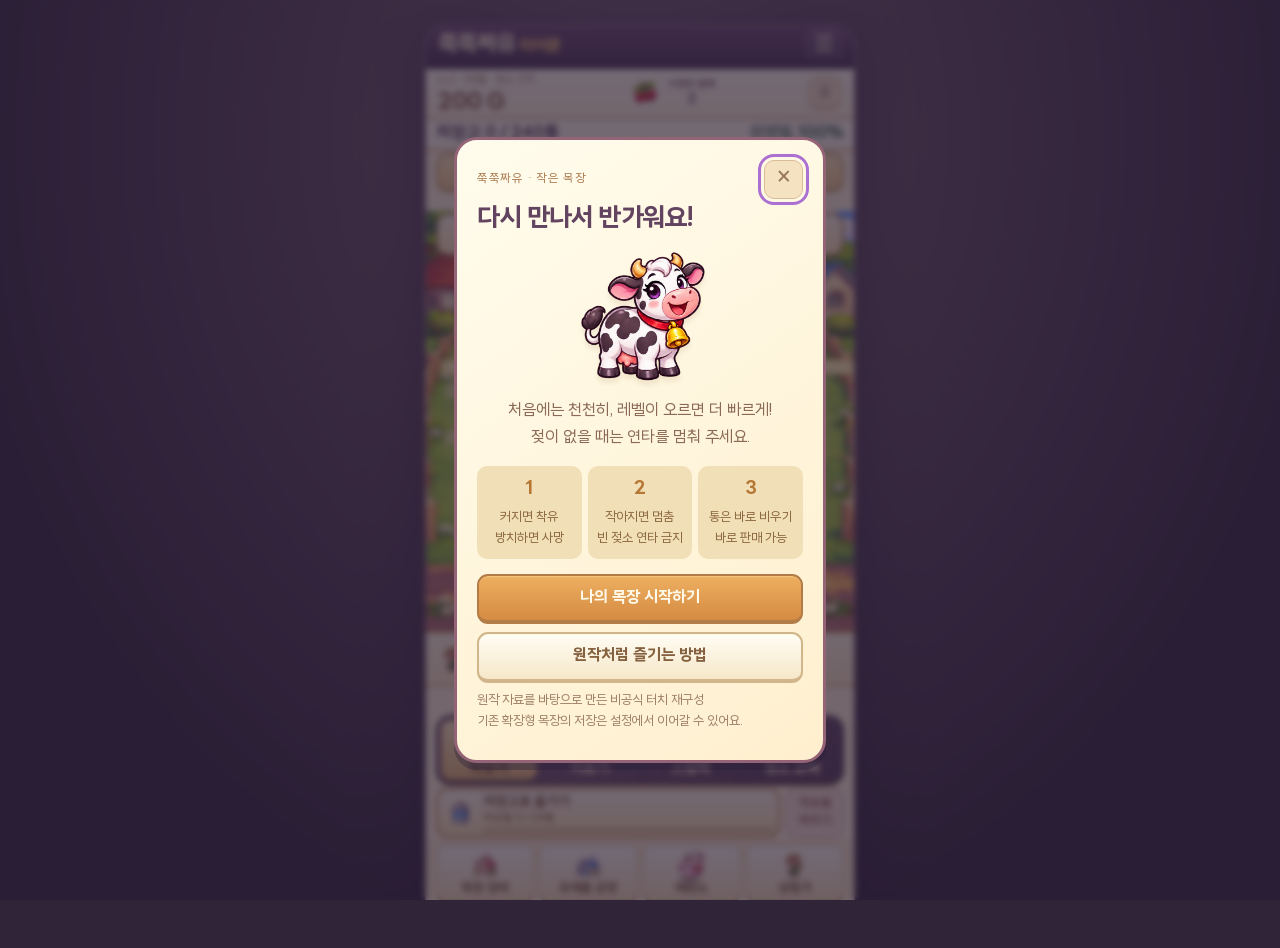
==== commit 66ddbce4: "Release v3.3.1 direct threat touch, slower milk and twelve breeding cows" ====
--- a/index.html
+++ b/index.html
@@ -1,3 +1,3 @@
 <!doctype html>
 <html lang="ko"><head><meta charset="UTF-8"><meta name="viewport" content="width=device-width,initial-scale=1,viewport-fit=cover"><meta name="theme-color" content="#52405d"><meta name="apple-mobile-web-app-capable" content="yes"><meta name="apple-mobile-web-app-status-bar-style" content="default"><meta name="description" content="짜요짜요타이쿤3의 착유와 도구 조작을 새 일러스트로 즐기는 비공식 터치 재구성"><link rel="manifest" href="./manifest.webmanifest"><link rel="apple-touch-icon" href="./assets/classic/cow-0.png"><link rel="icon" href="./assets/classic/cow-0.png"><link rel="stylesheet" href="./classic.css"><title>쭉쭉짜유 타이쿤</title></head>
-<body><main id="game"><header class="top"><div><span class="eyebrow">다시 만난, 그때 그 목장</span><h1>쭉쭉짜유<span>타이쿤</span></h1></div><button class="menu-button" data-action="settings" aria-label="게임 설정">☰</button></header><section class="hud" aria-label="목장 현황"><div><small id="season">1개월 · 작은 목장</small><strong id="coins">0 G</strong></div><div class="fruit"><img src="./assets/classic/prop-5.png" alt="사랑의 열매"><div><small>사랑의 열매</small><strong id="fruit">0</strong></div></div><button class="pause-button" id="pause" data-action="pause" aria-label="일시정지">Ⅱ</button></section><section class="storage-summary" aria-label="저장고와 신선도"><span id="storage-text"></span><span id="freshness-text"></span></section><div class="quick-sale"><button id="quick-sell" data-action="quickSell">우유 바로 판매 · 기본 40G/통</button><small>착유통 + 저장고 전량 판매 · 저장고 신선도 70% 미만은 32G/통</small></div><section class="pasture" aria-label="젖소 목장"><div class="ranch-sign"><span id="ranch-title">세 마리로 시작하는 작은 목장</span><small id="growth-text">Lv.1 · 천천히 적응하기</small></div><div class="herd" id="herd"></div><div class="farm-caption">우유 한 통에 담는, 작은 행복</div></section><section class="merchant" id="merchant" aria-label="원유 상인"></section><div class="hint" role="status" id="hint">착유 도구로 젖소를 눌러 보세요.</div><section class="workbench"><div class="tools" id="tools" aria-label="도구 선택"></div><div class="transfer-actions"><button class="transfer" data-action="transfer"><img src="./assets/classic/prop-4.png" alt=""><span><b id="transfer-title">저장고로 옮기기 <kbd>0</kbd></b><small id="carry-text"></small><i class="gauge"><i id="carry-fill"></i></i></span></button><button class="discard-button" data-action="discard">착유통<br>버리기</button></div></section><nav class="bottom-nav" aria-label="목장 관리"><button data-action="shop"><img src="./assets/classic/prop-10.png" alt=""><span>목장·장비</span></button><button data-action="factory"><img src="./assets/classic/prop-11.png" alt=""><span>유제품 공장</span></button><button data-action="pet"><img src="./assets/classic/cow-5.png" alt=""><span>애완소</span></button><button data-action="stocks"><img src="./assets/classic/prop-8.png" alt=""><span>상점가</span></button></nav><footer><span id="save-state">기기에 자동 저장</span><span>클래식 터치 · v3.3.0</span></footer></main><div id="toast" role="status" aria-live="polite"></div><dialog id="modal"><div id="sheet"></div></dialog><script type="module" src="./classic-app.mjs"></script></body></html>
+<body><main id="game"><header class="top"><div><span class="eyebrow">다시 만난, 그때 그 목장</span><h1>쭉쭉짜유<span>타이쿤</span></h1></div><button class="menu-button" data-action="settings" aria-label="게임 설정">☰</button></header><section class="hud" aria-label="목장 현황"><div><small id="season">1개월 · 작은 목장</small><strong id="coins">0 G</strong></div><div class="fruit"><img src="./assets/classic/prop-5.png" alt="사랑의 열매"><div><small>사랑의 열매</small><strong id="fruit">0</strong></div></div><button class="pause-button" id="pause" data-action="pause" aria-label="일시정지">Ⅱ</button></section><section class="storage-summary" aria-label="저장고와 신선도"><span id="storage-text"></span><span id="freshness-text"></span></section><div class="quick-sale"><button id="quick-sell" data-action="quickSell">우유 바로 판매 · 기본 40G/통</button><small>착유통 + 저장고 전량 판매 · 저장고 신선도 70% 미만은 32G/통</small></div><section class="pasture" aria-label="젖소 목장"><div class="ranch-sign"><span id="ranch-title">세 마리로 시작하는 작은 목장</span><small id="growth-text">Lv.1 · 천천히 적응하기</small></div><div class="herd" id="herd"></div><div class="farm-caption">우유 한 통에 담는, 작은 행복</div></section><section class="merchant" id="merchant" aria-label="원유 상인"></section><div class="hint" role="status" id="hint">착유 도구로 젖소를 눌러 보세요.</div><section class="workbench"><div class="tools" id="tools" aria-label="도구 선택"></div><div class="transfer-actions"><button class="transfer" data-action="transfer"><img src="./assets/classic/prop-4.png" alt=""><span><b id="transfer-title">저장고로 옮기기 <kbd>0</kbd></b><small id="carry-text"></small><i class="gauge"><i id="carry-fill"></i></i></span></button><button class="discard-button" data-action="discard">착유통<br>버리기</button></div></section><nav class="bottom-nav" aria-label="목장 관리"><button data-action="shop"><img src="./assets/classic/prop-10.png" alt=""><span>목장·장비</span></button><button data-action="factory"><img src="./assets/classic/prop-11.png" alt=""><span>유제품 공장</span></button><button data-action="pet"><img src="./assets/classic/cow-5.png" alt=""><span>애완소</span></button><button data-action="stocks"><img src="./assets/classic/prop-8.png" alt=""><span>상점가</span></button></nav><footer><span id="save-state">기기에 자동 저장</span><span>클래식 터치 · v3.3.1</span></footer></main><div id="toast" role="status" aria-live="polite"></div><dialog id="modal"><div id="sheet"></div></dialog><script type="module" src="./classic-app.mjs"></script></body></html>
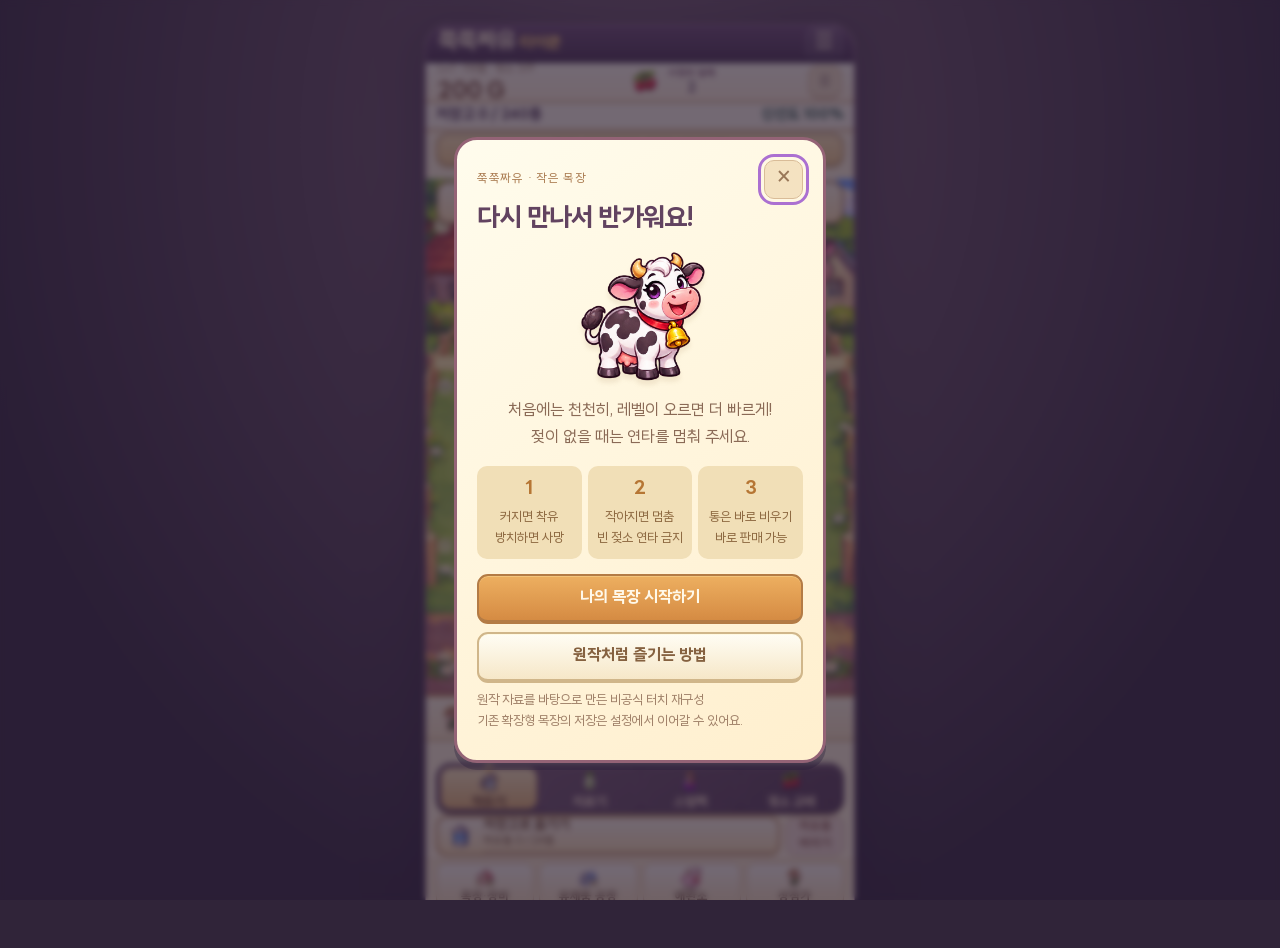
==== commit 8253bb94: "Release v3.3.2 dedicated breeding, cow sales and larger nine-cow pasture" ====
--- a/index.html
+++ b/index.html
@@ -1,3 +1,3 @@
 <!doctype html>
 <html lang="ko"><head><meta charset="UTF-8"><meta name="viewport" content="width=device-width,initial-scale=1,viewport-fit=cover"><meta name="theme-color" content="#52405d"><meta name="apple-mobile-web-app-capable" content="yes"><meta name="apple-mobile-web-app-status-bar-style" content="default"><meta name="description" content="짜요짜요타이쿤3의 착유와 도구 조작을 새 일러스트로 즐기는 비공식 터치 재구성"><link rel="manifest" href="./manifest.webmanifest"><link rel="apple-touch-icon" href="./assets/classic/cow-0.png"><link rel="icon" href="./assets/classic/cow-0.png"><link rel="stylesheet" href="./classic.css"><title>쭉쭉짜유 타이쿤</title></head>
-<body><main id="game"><header class="top"><div><span class="eyebrow">다시 만난, 그때 그 목장</span><h1>쭉쭉짜유<span>타이쿤</span></h1></div><button class="menu-button" data-action="settings" aria-label="게임 설정">☰</button></header><section class="hud" aria-label="목장 현황"><div><small id="season">1개월 · 작은 목장</small><strong id="coins">0 G</strong></div><div class="fruit"><img src="./assets/classic/prop-5.png" alt="사랑의 열매"><div><small>사랑의 열매</small><strong id="fruit">0</strong></div></div><button class="pause-button" id="pause" data-action="pause" aria-label="일시정지">Ⅱ</button></section><section class="storage-summary" aria-label="저장고와 신선도"><span id="storage-text"></span><span id="freshness-text"></span></section><div class="quick-sale"><button id="quick-sell" data-action="quickSell">우유 바로 판매 · 기본 40G/통</button><small>착유통 + 저장고 전량 판매 · 저장고 신선도 70% 미만은 32G/통</small></div><section class="pasture" aria-label="젖소 목장"><div class="ranch-sign"><span id="ranch-title">세 마리로 시작하는 작은 목장</span><small id="growth-text">Lv.1 · 천천히 적응하기</small></div><div class="herd" id="herd"></div><div class="farm-caption">우유 한 통에 담는, 작은 행복</div></section><section class="merchant" id="merchant" aria-label="원유 상인"></section><div class="hint" role="status" id="hint">착유 도구로 젖소를 눌러 보세요.</div><section class="workbench"><div class="tools" id="tools" aria-label="도구 선택"></div><div class="transfer-actions"><button class="transfer" data-action="transfer"><img src="./assets/classic/prop-4.png" alt=""><span><b id="transfer-title">저장고로 옮기기 <kbd>0</kbd></b><small id="carry-text"></small><i class="gauge"><i id="carry-fill"></i></i></span></button><button class="discard-button" data-action="discard">착유통<br>버리기</button></div></section><nav class="bottom-nav" aria-label="목장 관리"><button data-action="shop"><img src="./assets/classic/prop-10.png" alt=""><span>목장·장비</span></button><button data-action="factory"><img src="./assets/classic/prop-11.png" alt=""><span>유제품 공장</span></button><button data-action="pet"><img src="./assets/classic/cow-5.png" alt=""><span>애완소</span></button><button data-action="stocks"><img src="./assets/classic/prop-8.png" alt=""><span>상점가</span></button></nav><footer><span id="save-state">기기에 자동 저장</span><span>클래식 터치 · v3.3.1</span></footer></main><div id="toast" role="status" aria-live="polite"></div><dialog id="modal"><div id="sheet"></div></dialog><script type="module" src="./classic-app.mjs"></script></body></html>
+<body><main id="game"><header class="top"><div><span class="eyebrow">다시 만난, 그때 그 목장</span><h1>쭉쭉짜유<span>타이쿤</span></h1></div><button class="menu-button" data-action="settings" aria-label="게임 설정">☰</button></header><section class="hud" aria-label="목장 현황"><div><small id="season">1개월 · 작은 목장</small><strong id="coins">0 G</strong></div><div class="fruit"><img src="./assets/classic/prop-5.png" alt="사랑의 열매"><div><small>사랑의 열매</small><strong id="fruit">0</strong></div></div><button class="pause-button" id="pause" data-action="pause" aria-label="일시정지">Ⅱ</button></section><section class="storage-summary" aria-label="저장고와 신선도"><span id="storage-text"></span><span id="freshness-text"></span></section><div class="quick-sale"><button id="quick-sell" data-action="quickSell">우유 바로 판매 · 기본 40G/통</button><small>착유통 + 저장고 전량 판매 · 저장고 신선도 70% 미만은 32G/통</small></div><section class="pasture" aria-label="젖소 목장"><div class="ranch-sign"><span id="ranch-title">세 마리로 시작하는 작은 목장</span><small id="growth-text">Lv.1 · 천천히 적응하기</small></div><div class="herd" id="herd"></div><div class="farm-caption">우유 한 통에 담는, 작은 행복</div></section><section class="merchant" id="merchant" aria-label="원유 상인"></section><div class="hint" role="status" id="hint">착유 도구로 젖소를 눌러 보세요.</div><section class="workbench"><div class="tools" id="tools" aria-label="도구 선택"></div><div class="transfer-actions"><button class="transfer" data-action="transfer"><img src="./assets/classic/prop-4.png" alt=""><span><b id="transfer-title">저장고로 옮기기 <kbd>0</kbd></b><small id="carry-text"></small><i class="gauge"><i id="carry-fill"></i></i></span></button><button class="discard-button" data-action="discard">착유통<br>버리기</button></div></section><nav class="bottom-nav" aria-label="목장 관리"><button data-action="shop"><img src="./assets/classic/prop-10.png" alt=""><span>목장·장비</span></button><button data-action="factory"><img src="./assets/classic/prop-11.png" alt=""><span>유제품 공장</span></button><button data-action="pet"><img src="./assets/classic/cow-5.png" alt=""><span>애완소</span></button><button data-action="stocks"><img src="./assets/classic/prop-8.png" alt=""><span>상점가</span></button></nav><footer><span id="save-state">기기에 자동 저장</span><span>클래식 터치 · v3.3.2</span></footer></main><div id="toast" role="status" aria-live="polite"></div><dialog id="modal"><div id="sheet"></div></dialog><script type="module" src="./classic-app.mjs"></script></body></html>
--- a/classic.css
+++ b/classic.css
@@ -65,3 +65,12 @@
 .herd{inset:42px 8px 7px;height:auto}.cow-slot .cow-art{height:calc(100% - 18px)}
 @media(max-height:700px){#game{grid-template-rows:30px 32px 22px 38px minmax(0,1fr) 38px 18px 76px 42px 12px}.top h1{font-size:20px}.top h1 span{font-size:13px}.menu-button,.pause-button{height:27px;width:30px;font-size:19px}.hud strong{font-size:19px}.hud .fruit img{height:24px;width:24px}.storage-summary span{font-size:13px}.quick-sale button{height:26px;min-height:26px;font-size:13px}.quick-sale small{font-size:8px;line-height:9px;margin-top:1px}.merchant>img{height:29px}.merchant small{font-size:9px}.merchant b{font-size:11px}.hint{font-size:10px;line-height:11px}.workbench{grid-template-rows:40px 32px;gap:1px;padding-bottom:1px}.tool img{height:23px;width:28px}.tool{font-size:11px;line-height:12px}.transfer-actions .transfer{height:32px}.transfer b{font-size:12px;line-height:13px}.transfer img{height:25px;width:25px}.transfer small{font-size:10px;line-height:10px}.gauge{height:3px;margin-top:1px}.bottom-nav{padding:1px 10px}.bottom-nav button{height:39px}.bottom-nav img{height:23px;width:27px}.bottom-nav span{font-size:10px;line-height:11px}footer{font-size:7px;line-height:8px}.cow-label{font-size:9px;line-height:11px;min-height:11px}.cow-slot .cow-art{height:calc(100% - 12px);bottom:13px}.breed-mark{font-size:7px;padding:0 2px}.ranch-sign{font-size:11px;line-height:13px}.herd{inset:36px 7px 5px;gap:3px 7px}.threat-target{bottom:12px}}
 .threat-target{position:absolute;right:0;bottom:16px;min-width:44px;min-height:44px;width:50%;height:65%;z-index:5;border:2px solid #e77f51;border-radius:14px;background:#fff3d8dc;display:flex;align-items:center;justify-content:center;touch-action:manipulation;cursor:pointer}.threat-target .threat-art{position:static;width:100%;height:100%;object-fit:contain;animation:none}.threat-target b{position:absolute;bottom:0;right:0;background:#a83d26;color:white;border-radius:5px;padding:1px 4px;font-size:10px}.breed-art{display:block;width:112px;max-width:100%;margin:auto;position:relative}.breed-art img{width:100%;height:90px;object-fit:contain}.breed-art b{display:block;font-size:12px;text-align:center;color:#705237}.breed-recipe>small{display:block;line-height:1.5;margin:7px 0}.safety-note{background:#e1f0d8;padding:10px;border-radius:10px;color:#375c38}
+
+/* Stable nine-cow layout: reserve more of the screen for the pasture. */
+#game{grid-template-rows:38px 40px 28px 48px minmax(0,1fr) 44px 22px 96px 50px 14px}
+.herd{position:absolute;inset:38px 8px 7px;grid-template-rows:repeat(3,minmax(0,1fr));gap:5px 8px}
+.cow-slot .cow-art{left:0;width:100%;max-width:100%;height:calc(100% - 18px)}
+.workbench{grid-template-rows:51px 40px;gap:2px}.tool img{height:28px;width:34px}.tool{font-size:13px;line-height:16px}
+.transfer-actions .transfer{height:40px}.bottom-nav button{height:44px}.bottom-nav img{height:25px;width:29px}.bottom-nav span{font-size:12px}
+.quick-sale button{height:33px;font-size:15px}.storage-summary span{font-size:15px}.merchant>img{height:35px}.merchant b{font-size:12px}.merchant small{font-size:10px}
+@media(max-height:700px){#game{grid-template-rows:30px 32px 22px 38px minmax(0,1fr) 38px 18px 76px 42px 12px}.herd{inset:36px 7px 5px;gap:3px 7px}.workbench{grid-template-rows:40px 32px;gap:1px}.tool img{height:23px;width:28px}.tool{font-size:11px;line-height:12px}.transfer-actions .transfer{height:32px}.bottom-nav button{height:39px}.bottom-nav img{height:23px;width:27px}.bottom-nav span{font-size:10px}.quick-sale button{height:26px;font-size:13px}.storage-summary span{font-size:13px}.cow-slot .cow-art{height:calc(100% - 12px)}}
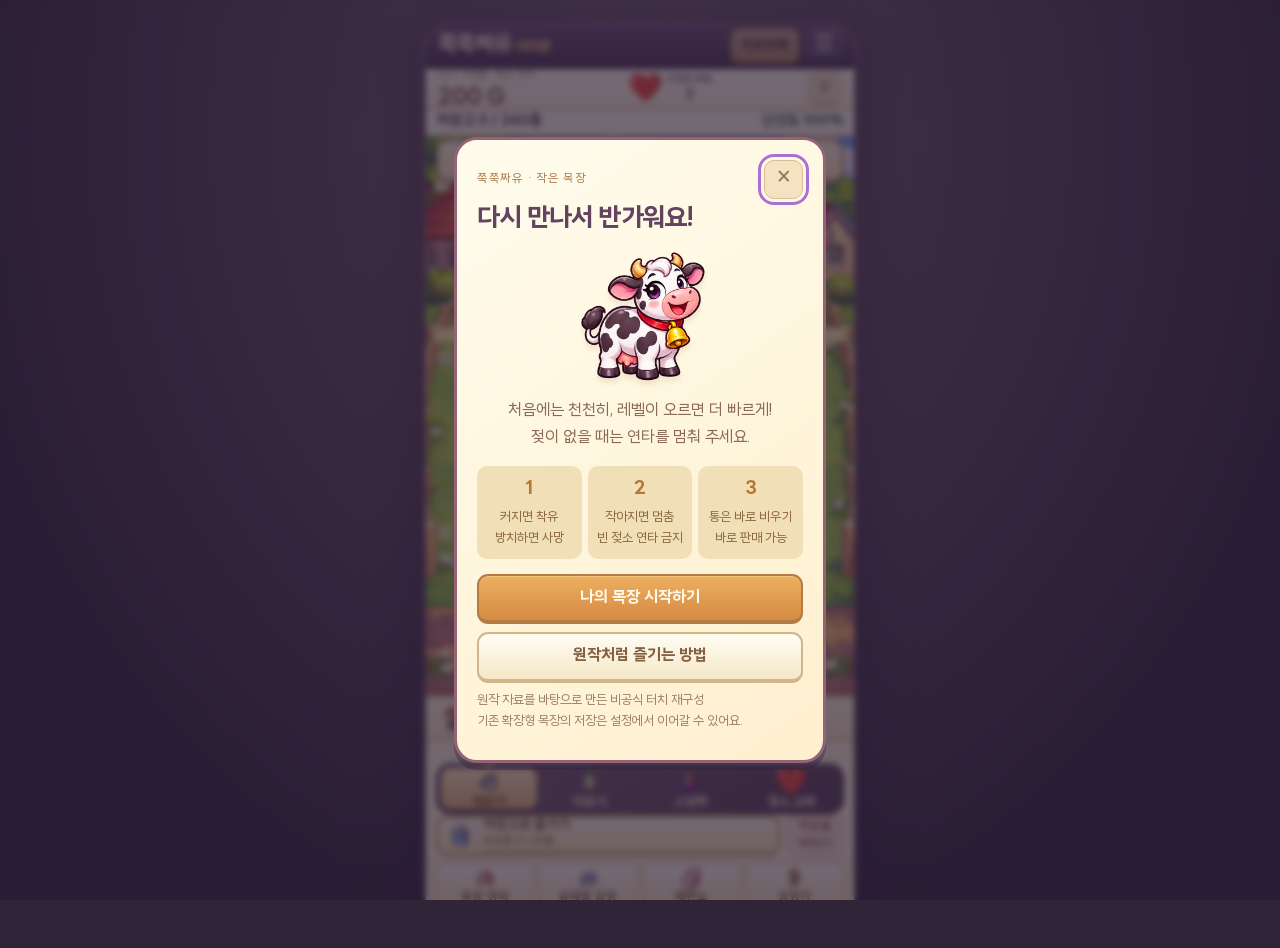
==== commit 306c1c36: "Release v3.4.0 ten unique cow designs, compact quick sale and love hearts" ====
--- a/index.html
+++ b/index.html
@@ -1,3 +1,3 @@
 <!doctype html>
 <html lang="ko"><head><meta charset="UTF-8"><meta name="viewport" content="width=device-width,initial-scale=1,viewport-fit=cover"><meta name="theme-color" content="#52405d"><meta name="apple-mobile-web-app-capable" content="yes"><meta name="apple-mobile-web-app-status-bar-style" content="default"><meta name="description" content="짜요짜요타이쿤3의 착유와 도구 조작을 새 일러스트로 즐기는 비공식 터치 재구성"><link rel="manifest" href="./manifest.webmanifest"><link rel="apple-touch-icon" href="./assets/classic/cow-0.png"><link rel="icon" href="./assets/classic/cow-0.png"><link rel="stylesheet" href="./classic.css"><title>쭉쭉짜유 타이쿤</title></head>
-<body><main id="game"><header class="top"><div><span class="eyebrow">다시 만난, 그때 그 목장</span><h1>쭉쭉짜유<span>타이쿤</span></h1></div><button class="menu-button" data-action="settings" aria-label="게임 설정">☰</button></header><section class="hud" aria-label="목장 현황"><div><small id="season">1개월 · 작은 목장</small><strong id="coins">0 G</strong></div><div class="fruit"><img src="./assets/classic/prop-5.png" alt="사랑의 열매"><div><small>사랑의 열매</small><strong id="fruit">0</strong></div></div><button class="pause-button" id="pause" data-action="pause" aria-label="일시정지">Ⅱ</button></section><section class="storage-summary" aria-label="저장고와 신선도"><span id="storage-text"></span><span id="freshness-text"></span></section><div class="quick-sale"><button id="quick-sell" data-action="quickSell">우유 바로 판매 · 기본 40G/통</button><small>착유통 + 저장고 전량 판매 · 저장고 신선도 70% 미만은 32G/통</small></div><section class="pasture" aria-label="젖소 목장"><div class="ranch-sign"><span id="ranch-title">세 마리로 시작하는 작은 목장</span><small id="growth-text">Lv.1 · 천천히 적응하기</small></div><div class="herd" id="herd"></div><div class="farm-caption">우유 한 통에 담는, 작은 행복</div></section><section class="merchant" id="merchant" aria-label="원유 상인"></section><div class="hint" role="status" id="hint">착유 도구로 젖소를 눌러 보세요.</div><section class="workbench"><div class="tools" id="tools" aria-label="도구 선택"></div><div class="transfer-actions"><button class="transfer" data-action="transfer"><img src="./assets/classic/prop-4.png" alt=""><span><b id="transfer-title">저장고로 옮기기 <kbd>0</kbd></b><small id="carry-text"></small><i class="gauge"><i id="carry-fill"></i></i></span></button><button class="discard-button" data-action="discard">착유통<br>버리기</button></div></section><nav class="bottom-nav" aria-label="목장 관리"><button data-action="shop"><img src="./assets/classic/prop-10.png" alt=""><span>목장·장비</span></button><button data-action="factory"><img src="./assets/classic/prop-11.png" alt=""><span>유제품 공장</span></button><button data-action="pet"><img src="./assets/classic/cow-5.png" alt=""><span>애완소</span></button><button data-action="stocks"><img src="./assets/classic/prop-8.png" alt=""><span>상점가</span></button></nav><footer><span id="save-state">기기에 자동 저장</span><span>클래식 터치 · v3.3.2</span></footer></main><div id="toast" role="status" aria-live="polite"></div><dialog id="modal"><div id="sheet"></div></dialog><script type="module" src="./classic-app.mjs"></script></body></html>
+<body><main id="game"><header class="top"><div><span class="eyebrow">다시 만난, 그때 그 목장</span><h1>쭉쭉짜유<span>타이쿤</span></h1></div><div class="top-actions"><button id="quick-sell" data-action="quickSell" title="착유통과 저장고의 우유를 모두 판매">바로판매</button><button class="menu-button" data-action="settings" aria-label="게임 설정">☰</button></div></header><section class="hud" aria-label="목장 현황"><div><small id="season">1개월 · 작은 목장</small><strong id="coins">0 G</strong></div><div class="fruit"><span class="heart-icon" role="img" aria-label="사랑의 하트">❤️</span><div><small>사랑의 하트</small><strong id="fruit">0</strong></div></div><button class="pause-button" id="pause" data-action="pause" aria-label="일시정지">Ⅱ</button></section><section class="storage-summary" aria-label="저장고와 신선도"><span id="storage-text"></span><span id="freshness-text"></span></section><section class="pasture" aria-label="젖소 목장"><div class="ranch-sign"><span id="ranch-title">세 마리로 시작하는 작은 목장</span><small id="growth-text">Lv.1 · 천천히 적응하기</small></div><div class="herd" id="herd"></div><div class="farm-caption">우유 한 통에 담는, 작은 행복</div></section><section class="merchant" id="merchant" aria-label="원유 상인"></section><div class="hint" role="status" id="hint">착유 도구로 젖소를 눌러 보세요.</div><section class="workbench"><div class="tools" id="tools" aria-label="도구 선택"></div><div class="transfer-actions"><button class="transfer" data-action="transfer"><img src="./assets/classic/prop-4.png" alt=""><span><b id="transfer-title">저장고로 옮기기 <kbd>0</kbd></b><small id="carry-text"></small><i class="gauge"><i id="carry-fill"></i></i></span></button><button class="discard-button" data-action="discard">착유통<br>버리기</button></div></section><nav class="bottom-nav" aria-label="목장 관리"><button data-action="shop"><img src="./assets/classic/prop-10.png" alt=""><span>목장·장비</span></button><button data-action="factory"><img src="./assets/classic/prop-11.png" alt=""><span>유제품 공장</span></button><button data-action="pet"><img src="./assets/classic/cow-5.png" alt=""><span>애완소</span></button><button data-action="stocks"><img src="./assets/classic/prop-8.png" alt=""><span>상점가</span></button></nav><footer><span id="save-state">기기에 자동 저장</span><span>클래식 터치 · v3.4.0</span></footer></main><div id="toast" role="status" aria-live="polite"></div><dialog id="modal"><div id="sheet"></div></dialog><script type="module" src="./classic-app.mjs"></script></body></html>
--- a/classic.css
+++ b/classic.css
@@ -74,3 +74,13 @@
 .transfer-actions .transfer{height:40px}.bottom-nav button{height:44px}.bottom-nav img{height:25px;width:29px}.bottom-nav span{font-size:12px}
 .quick-sale button{height:33px;font-size:15px}.storage-summary span{font-size:15px}.merchant>img{height:35px}.merchant b{font-size:12px}.merchant small{font-size:10px}
 @media(max-height:700px){#game{grid-template-rows:30px 32px 22px 38px minmax(0,1fr) 38px 18px 76px 42px 12px}.herd{inset:36px 7px 5px;gap:3px 7px}.workbench{grid-template-rows:40px 32px;gap:1px}.tool img{height:23px;width:28px}.tool{font-size:11px;line-height:12px}.transfer-actions .transfer{height:32px}.bottom-nav button{height:39px}.bottom-nav img{height:23px;width:27px}.bottom-nav span{font-size:10px}.quick-sale button{height:26px;font-size:13px}.storage-summary span{font-size:13px}.cow-slot .cow-art{height:calc(100% - 12px)}}
+
+/* Compact sale in the title bar returns the entire sale row to the pasture. */
+#game{grid-template-rows:44px 40px 28px minmax(0,1fr) 44px 22px 96px 50px 14px}
+.top-actions{display:flex;align-items:center;gap:6px}.top h1{white-space:nowrap;font-size:22px}.top h1 span{font-size:14px}
+#quick-sell{flex:none;min-height:36px;padding:4px 9px;border:2px solid #c18b41;border-radius:10px;background:linear-gradient(#ffe8ad,#efbd63);color:#59391d;font:700 14px LineSeed,system-ui,sans-serif;white-space:nowrap}#quick-sell:disabled{opacity:.6}
+.heart-icon{display:inline-flex;justify-content:center;align-items:center;font-family:'Segoe UI Emoji','Apple Color Emoji',sans-serif;font-size:28px;line-height:1;width:32px;height:32px;flex:none}.tool .heart-icon{width:34px;height:28px;font-size:26px}
+@media(max-height:700px){#game{grid-template-rows:36px 32px 22px minmax(0,1fr) 38px 18px 76px 42px 12px}.top h1{font-size:19px}.top h1 span{font-size:12px}#quick-sell{min-height:30px;padding:3px 7px;font-size:12px}.heart-icon{font-size:24px;width:27px;height:27px}.tool .heart-icon{font-size:22px;height:23px;width:28px}}
+@media(max-width:350px){.top{padding-inline:8px}.top-actions{gap:4px}.top h1{font-size:19px}.top h1 span{font-size:12px}}
+
+.hud .heart-icon{font-size:28px}@media(max-height:700px){.hud .heart-icon{font-size:24px}}
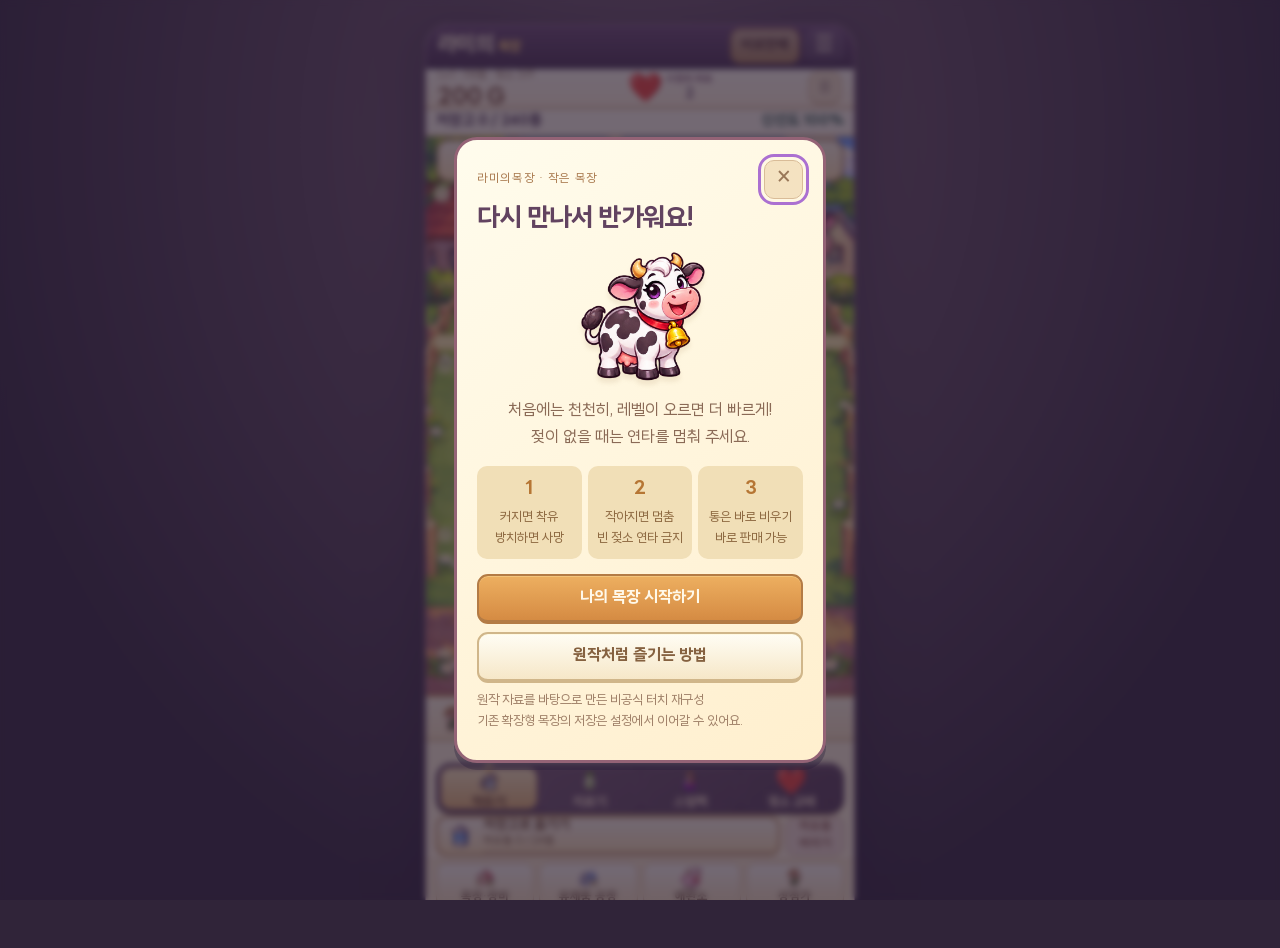
==== commit 87d0bb53: "Release v3.4.1 Rami ranch title and Cheni copyright notice" ====
--- a/index.html
+++ b/index.html
@@ -1,3 +1,3 @@
 <!doctype html>
-<html lang="ko"><head><meta charset="UTF-8"><meta name="viewport" content="width=device-width,initial-scale=1,viewport-fit=cover"><meta name="theme-color" content="#52405d"><meta name="apple-mobile-web-app-capable" content="yes"><meta name="apple-mobile-web-app-status-bar-style" content="default"><meta name="description" content="짜요짜요타이쿤3의 착유와 도구 조작을 새 일러스트로 즐기는 비공식 터치 재구성"><link rel="manifest" href="./manifest.webmanifest"><link rel="apple-touch-icon" href="./assets/classic/cow-0.png"><link rel="icon" href="./assets/classic/cow-0.png"><link rel="stylesheet" href="./classic.css"><title>쭉쭉짜유 타이쿤</title></head>
-<body><main id="game"><header class="top"><div><span class="eyebrow">다시 만난, 그때 그 목장</span><h1>쭉쭉짜유<span>타이쿤</span></h1></div><div class="top-actions"><button id="quick-sell" data-action="quickSell" title="착유통과 저장고의 우유를 모두 판매">바로판매</button><button class="menu-button" data-action="settings" aria-label="게임 설정">☰</button></div></header><section class="hud" aria-label="목장 현황"><div><small id="season">1개월 · 작은 목장</small><strong id="coins">0 G</strong></div><div class="fruit"><span class="heart-icon" role="img" aria-label="사랑의 하트">❤️</span><div><small>사랑의 하트</small><strong id="fruit">0</strong></div></div><button class="pause-button" id="pause" data-action="pause" aria-label="일시정지">Ⅱ</button></section><section class="storage-summary" aria-label="저장고와 신선도"><span id="storage-text"></span><span id="freshness-text"></span></section><section class="pasture" aria-label="젖소 목장"><div class="ranch-sign"><span id="ranch-title">세 마리로 시작하는 작은 목장</span><small id="growth-text">Lv.1 · 천천히 적응하기</small></div><div class="herd" id="herd"></div><div class="farm-caption">우유 한 통에 담는, 작은 행복</div></section><section class="merchant" id="merchant" aria-label="원유 상인"></section><div class="hint" role="status" id="hint">착유 도구로 젖소를 눌러 보세요.</div><section class="workbench"><div class="tools" id="tools" aria-label="도구 선택"></div><div class="transfer-actions"><button class="transfer" data-action="transfer"><img src="./assets/classic/prop-4.png" alt=""><span><b id="transfer-title">저장고로 옮기기 <kbd>0</kbd></b><small id="carry-text"></small><i class="gauge"><i id="carry-fill"></i></i></span></button><button class="discard-button" data-action="discard">착유통<br>버리기</button></div></section><nav class="bottom-nav" aria-label="목장 관리"><button data-action="shop"><img src="./assets/classic/prop-10.png" alt=""><span>목장·장비</span></button><button data-action="factory"><img src="./assets/classic/prop-11.png" alt=""><span>유제품 공장</span></button><button data-action="pet"><img src="./assets/classic/cow-5.png" alt=""><span>애완소</span></button><button data-action="stocks"><img src="./assets/classic/prop-8.png" alt=""><span>상점가</span></button></nav><footer><span id="save-state">기기에 자동 저장</span><span>클래식 터치 · v3.4.0</span></footer></main><div id="toast" role="status" aria-live="polite"></div><dialog id="modal"><div id="sheet"></div></dialog><script type="module" src="./classic-app.mjs"></script></body></html>
+<html lang="ko"><head><meta name="author" content="체니"><meta name="copyright" content="© 2026 체니. All rights reserved."><meta charset="UTF-8"><meta name="viewport" content="width=device-width,initial-scale=1,viewport-fit=cover"><meta name="theme-color" content="#52405d"><meta name="apple-mobile-web-app-capable" content="yes"><meta name="apple-mobile-web-app-status-bar-style" content="default"><meta name="description" content="짜요짜요타이쿤3의 착유와 도구 조작을 새 일러스트로 즐기는 비공식 터치 재구성"><link rel="manifest" href="./manifest.webmanifest"><link rel="apple-touch-icon" href="./assets/classic/cow-0.png"><link rel="icon" href="./assets/classic/cow-0.png"><link rel="stylesheet" href="./classic.css"><title>라미의목장</title></head>
+<body><main id="game"><header class="top"><div><span class="eyebrow">다시 만난, 그때 그 목장</span><h1>라미의<span>목장</span></h1></div><div class="top-actions"><button id="quick-sell" data-action="quickSell" title="착유통과 저장고의 우유를 모두 판매">바로판매</button><button class="menu-button" data-action="settings" aria-label="게임 설정">☰</button></div></header><section class="hud" aria-label="목장 현황"><div><small id="season">1개월 · 작은 목장</small><strong id="coins">0 G</strong></div><div class="fruit"><span class="heart-icon" role="img" aria-label="사랑의 하트">❤️</span><div><small>사랑의 하트</small><strong id="fruit">0</strong></div></div><button class="pause-button" id="pause" data-action="pause" aria-label="일시정지">Ⅱ</button></section><section class="storage-summary" aria-label="저장고와 신선도"><span id="storage-text"></span><span id="freshness-text"></span></section><section class="pasture" aria-label="젖소 목장"><div class="ranch-sign"><span id="ranch-title">세 마리로 시작하는 작은 목장</span><small id="growth-text">Lv.1 · 천천히 적응하기</small></div><div class="herd" id="herd"></div><div class="farm-caption">우유 한 통에 담는, 작은 행복</div></section><section class="merchant" id="merchant" aria-label="원유 상인"></section><div class="hint" role="status" id="hint">착유 도구로 젖소를 눌러 보세요.</div><section class="workbench"><div class="tools" id="tools" aria-label="도구 선택"></div><div class="transfer-actions"><button class="transfer" data-action="transfer"><img src="./assets/classic/prop-4.png" alt=""><span><b id="transfer-title">저장고로 옮기기 <kbd>0</kbd></b><small id="carry-text"></small><i class="gauge"><i id="carry-fill"></i></i></span></button><button class="discard-button" data-action="discard">착유통<br>버리기</button></div></section><nav class="bottom-nav" aria-label="목장 관리"><button data-action="shop"><img src="./assets/classic/prop-10.png" alt=""><span>목장·장비</span></button><button data-action="factory"><img src="./assets/classic/prop-11.png" alt=""><span>유제품 공장</span></button><button data-action="pet"><img src="./assets/classic/cow-5.png" alt=""><span>애완소</span></button><button data-action="stocks"><img src="./assets/classic/prop-8.png" alt=""><span>상점가</span></button></nav><footer><span id="save-state">기기에 자동 저장</span><span>© 2026 체니 · v3.4.1</span></footer></main><div id="toast" role="status" aria-live="polite"></div><dialog id="modal"><div id="sheet"></div></dialog><script type="module" src="./classic-app.mjs"></script></body></html>
--- a/classic.css
+++ b/classic.css
@@ -84,3 +84,6 @@
 @media(max-width:350px){.top{padding-inline:8px}.top-actions{gap:4px}.top h1{font-size:19px}.top h1 span{font-size:12px}}
 
 .hud .heart-icon{font-size:28px}@media(max-height:700px){.hud .heart-icon{font-size:24px}}
+
+/* Keep horns and breed badges clear of the ranch sign. */
+.herd{top:48px}@media(max-height:700px){.herd{top:46px}}
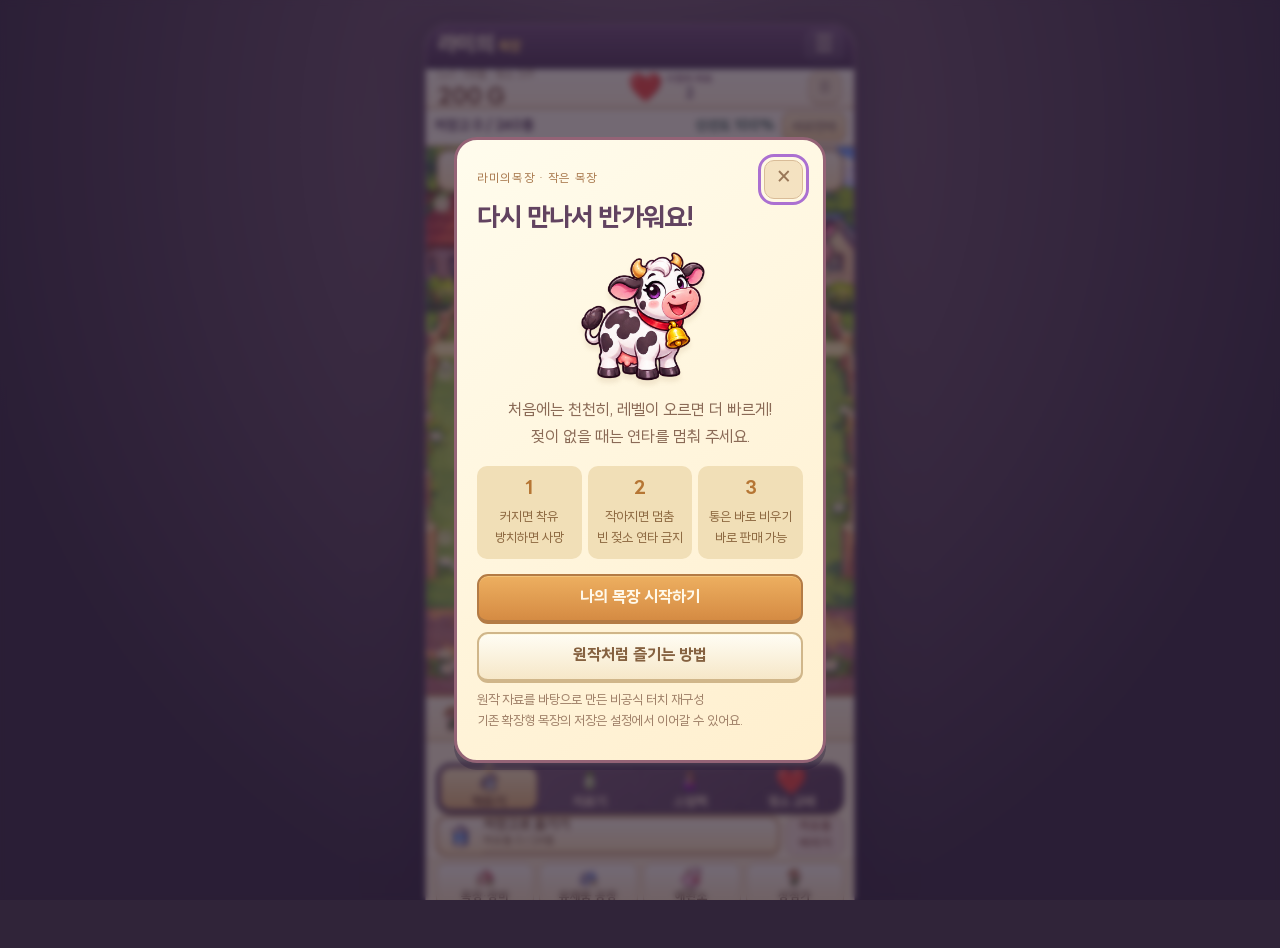
==== commit 5f5d3b46: "Release v3.5.1 quick sale beside storage and freshness" ====
--- a/index.html
+++ b/index.html
@@ -1,3 +1,3 @@
 <!doctype html>
 <html lang="ko"><head><meta name="author" content="체니"><meta name="copyright" content="© 2026 체니. All rights reserved."><meta charset="UTF-8"><meta name="viewport" content="width=device-width,initial-scale=1,viewport-fit=cover"><meta name="theme-color" content="#52405d"><meta name="apple-mobile-web-app-capable" content="yes"><meta name="apple-mobile-web-app-status-bar-style" content="default"><meta name="description" content="짜요짜요타이쿤3의 착유와 도구 조작을 새 일러스트로 즐기는 비공식 터치 재구성"><link rel="manifest" href="./manifest.webmanifest"><link rel="apple-touch-icon" href="./assets/classic/cow-0.png"><link rel="icon" href="./assets/classic/cow-0.png"><link rel="stylesheet" href="./classic.css"><title>라미의목장</title></head>
-<body><main id="game"><header class="top"><div><span class="eyebrow">다시 만난, 그때 그 목장</span><h1>라미의<span>목장</span></h1></div><div class="top-actions"><button id="quick-sell" data-action="quickSell" title="착유통과 저장고의 우유를 모두 판매">바로판매</button><button class="menu-button" data-action="settings" aria-label="게임 설정">☰</button></div></header><section class="hud" aria-label="목장 현황"><div><small id="season">1개월 · 작은 목장</small><strong id="coins">0 G</strong></div><div class="fruit"><span class="heart-icon" role="img" aria-label="사랑의 하트">❤️</span><div><small>사랑의 하트</small><strong id="fruit">0</strong></div></div><button class="pause-button" id="pause" data-action="pause" aria-label="일시정지">Ⅱ</button></section><section class="storage-summary" aria-label="저장고와 신선도"><span id="storage-text"></span><span id="freshness-text"></span></section><section class="pasture" aria-label="젖소 목장"><div class="ranch-sign"><span id="ranch-title">세 마리로 시작하는 작은 목장</span><small id="growth-text">Lv.1 · 천천히 적응하기</small></div><div class="herd" id="herd"></div><div class="farm-caption">우유 한 통에 담는, 작은 행복</div></section><section class="merchant" id="merchant" aria-label="원유 상인"></section><div class="hint" role="status" id="hint">착유 도구로 젖소를 눌러 보세요.</div><section class="workbench"><div class="tools" id="tools" aria-label="도구 선택"></div><div class="transfer-actions"><button class="transfer" data-action="transfer"><img src="./assets/classic/prop-4.png" alt=""><span><b id="transfer-title">저장고로 옮기기 <kbd>0</kbd></b><small id="carry-text"></small><i class="gauge"><i id="carry-fill"></i></i></span></button><button class="discard-button" data-action="discard">착유통<br>버리기</button></div></section><nav class="bottom-nav" aria-label="목장 관리"><button data-action="shop"><img src="./assets/classic/prop-10.png" alt=""><span>목장·장비</span></button><button data-action="factory"><img src="./assets/classic/prop-11.png" alt=""><span>유제품 공장</span></button><button data-action="pet"><img src="./assets/classic/cow-5.png" alt=""><span>애완소</span></button><button data-action="stocks"><img src="./assets/classic/prop-8.png" alt=""><span>상점가</span></button></nav><footer><span id="save-state">기기에 자동 저장</span><span>© 2026 체니 · v3.4.1</span></footer></main><div id="toast" role="status" aria-live="polite"></div><dialog id="modal"><div id="sheet"></div></dialog><script type="module" src="./classic-app.mjs"></script></body></html>
+<body><main id="game"><header class="top"><div><span class="eyebrow">다시 만난, 그때 그 목장</span><h1>라미의<span>목장</span></h1></div><div class="top-actions"><button class="menu-button" data-action="settings" aria-label="게임 설정">☰</button></div></header><section class="hud" aria-label="목장 현황"><div><small id="season">1개월 · 작은 목장</small><strong id="coins">0 G</strong></div><div class="fruit"><span class="heart-icon" role="img" aria-label="사랑의 하트">❤️</span><div><small>사랑의 하트</small><strong id="fruit">0</strong></div></div><button class="pause-button" id="pause" data-action="pause" aria-label="일시정지">Ⅱ</button></section><section class="storage-summary" aria-label="저장고와 신선도"><span id="storage-text"></span><span id="freshness-text"></span><button id="quick-sell" data-action="quickSell" title="착유통과 저장고의 우유를 모두 판매">바로판매</button></section><section class="pasture" aria-label="젖소 목장"><div class="ranch-sign"><span id="ranch-title">세 마리로 시작하는 작은 목장</span><small id="growth-text">Lv.1 · 천천히 적응하기</small></div><div class="herd" id="herd"></div><div class="farm-caption">우유 한 통에 담는, 작은 행복</div></section><section class="merchant" id="merchant" aria-label="원유 상인"></section><div class="hint" role="status" id="hint">착유 도구로 젖소를 눌러 보세요.</div><section class="workbench"><div class="tools" id="tools" aria-label="도구 선택"></div><div class="transfer-actions"><button class="transfer" data-action="transfer"><img src="./assets/classic/prop-4.png" alt=""><span><b id="transfer-title">저장고로 옮기기 <kbd>0</kbd></b><small id="carry-text"></small><i class="gauge"><i id="carry-fill"></i></i></span></button><button class="discard-button" data-action="discard">착유통<br>버리기</button></div></section><nav class="bottom-nav" aria-label="목장 관리"><button data-action="shop"><img src="./assets/classic/prop-10.png" alt=""><span>목장·장비</span></button><button data-action="factory"><img src="./assets/classic/prop-11.png" alt=""><span>유제품 공장</span></button><button data-action="pet"><img src="./assets/classic/cow-5.png" alt=""><span>애완소</span></button><button data-action="stocks"><img src="./assets/classic/prop-8.png" alt=""><span>상점가</span></button></nav><footer><span id="save-state">기기에 자동 저장</span><span>© 2026 체니 · v3.5.1</span></footer></main><div id="toast" role="status" aria-live="polite"></div><dialog id="modal"><div id="sheet"></div></dialog><script type="module" src="./classic-app.mjs"></script></body></html>
--- a/classic.css
+++ b/classic.css
@@ -61,7 +61,7 @@
 @media(min-height:780px){#game{grid-template-rows:44px 50px 32px 60px minmax(0,1fr) 54px 28px 126px 64px 18px}.tool img{height:39px;width:45px}.tool{font-size:15px}.workbench{grid-template-rows:70px 50px;gap:3px}.transfer-actions .transfer{height:50px}.bottom-nav button{height:57px}.bottom-nav img{height:33px;width:36px}.bottom-nav span{font-size:13px}.quick-sale button{height:38px;font-size:16px}.storage-summary span{font-size:17px}}
 
 /* Breed identities and a direct, generous target for intruders. */
-.cow-slot .cow-art,.breed-art img{filter:hue-rotate(var(--breed-hue,0deg))}.cow-slot.calf .cow-art{scale:.65}.breed-mark{position:absolute;top:0;right:0;max-width:85%;padding:1px 4px;border-radius:6px;background:#fff6d8;color:#674b35;font-size:9px;z-index:2}
+.cow-slot .cow-art,.breed-art img{filter:hue-rotate(var(--breed-hue,0deg))}.breed-mark{position:absolute;top:0;right:0;max-width:85%;padding:1px 4px;border-radius:6px;background:#fff6d8;color:#674b35;font-size:9px;z-index:2}
 .herd{inset:42px 8px 7px;height:auto}.cow-slot .cow-art{height:calc(100% - 18px)}
 @media(max-height:700px){#game{grid-template-rows:30px 32px 22px 38px minmax(0,1fr) 38px 18px 76px 42px 12px}.top h1{font-size:20px}.top h1 span{font-size:13px}.menu-button,.pause-button{height:27px;width:30px;font-size:19px}.hud strong{font-size:19px}.hud .fruit img{height:24px;width:24px}.storage-summary span{font-size:13px}.quick-sale button{height:26px;min-height:26px;font-size:13px}.quick-sale small{font-size:8px;line-height:9px;margin-top:1px}.merchant>img{height:29px}.merchant small{font-size:9px}.merchant b{font-size:11px}.hint{font-size:10px;line-height:11px}.workbench{grid-template-rows:40px 32px;gap:1px;padding-bottom:1px}.tool img{height:23px;width:28px}.tool{font-size:11px;line-height:12px}.transfer-actions .transfer{height:32px}.transfer b{font-size:12px;line-height:13px}.transfer img{height:25px;width:25px}.transfer small{font-size:10px;line-height:10px}.gauge{height:3px;margin-top:1px}.bottom-nav{padding:1px 10px}.bottom-nav button{height:39px}.bottom-nav img{height:23px;width:27px}.bottom-nav span{font-size:10px;line-height:11px}footer{font-size:7px;line-height:8px}.cow-label{font-size:9px;line-height:11px;min-height:11px}.cow-slot .cow-art{height:calc(100% - 12px);bottom:13px}.breed-mark{font-size:7px;padding:0 2px}.ranch-sign{font-size:11px;line-height:13px}.herd{inset:36px 7px 5px;gap:3px 7px}.threat-target{bottom:12px}}
 .threat-target{position:absolute;right:0;bottom:16px;min-width:44px;min-height:44px;width:50%;height:65%;z-index:5;border:2px solid #e77f51;border-radius:14px;background:#fff3d8dc;display:flex;align-items:center;justify-content:center;touch-action:manipulation;cursor:pointer}.threat-target .threat-art{position:static;width:100%;height:100%;object-fit:contain;animation:none}.threat-target b{position:absolute;bottom:0;right:0;background:#a83d26;color:white;border-radius:5px;padding:1px 4px;font-size:10px}.breed-art{display:block;width:112px;max-width:100%;margin:auto;position:relative}.breed-art img{width:100%;height:90px;object-fit:contain}.breed-art b{display:block;font-size:12px;text-align:center;color:#705237}.breed-recipe>small{display:block;line-height:1.5;margin:7px 0}.safety-note{background:#e1f0d8;padding:10px;border-radius:10px;color:#375c38}
@@ -84,6 +84,27 @@
 @media(max-width:350px){.top{padding-inline:8px}.top-actions{gap:4px}.top h1{font-size:19px}.top h1 span{font-size:12px}}
 
 .hud .heart-icon{font-size:28px}@media(max-height:700px){.hud .heart-icon{font-size:24px}}
-
-/* Keep horns and breed badges clear of the ranch sign. */
+
+/* Keep horns and breed badges clear of the ranch sign. */
 .herd{top:48px}@media(max-height:700px){.herd{top:46px}}
+
+/* Dedicated baby artwork: preserve the square atlas cells and large ranch footprint. */
+.calf-art{display:flex;justify-content:center;align-items:center}
+.calf-sprite{display:block;height:100%;aspect-ratio:1;max-width:100%;background-image:url('./assets/classic/calves-fantasy.png');background-size:400% 300%;background-repeat:no-repeat}
+.cow-slot.calf .cow-art{transform:none;scale:1;filter:drop-shadow(0 2px 2px #65493130)}
+.cow-slot.calf .cow-label{background:#fff0d4;color:#794c6c}
+.growth-bar i{background:#ad78c7}
+.breed-growth{display:flex;align-items:center;justify-content:center;gap:8px;width:100%;margin:0 auto 12px}
+.breed-stage{display:flex;flex-direction:column;align-items:center;width:calc((100% - 40px)/2);max-width:150px}
+.breed-stage .calf-art,.breed-stage>img{width:100%;height:130px;object-fit:contain}
+.breed-stage b{font-size:14px;color:#69482e;background:#fff1d4;padding:3px 16px;border-radius:12px}
+.growth-arrow{font-size:26px;color:#a67340}
+@media(max-width:350px){.breed-stage .calf-art,.breed-stage>img{height:108px}}
+
+/* Storage, freshness and quick sale stay together in one mobile row. */
+#game{grid-template-rows:44px 40px 38px minmax(0,1fr) 44px 22px 96px 50px 14px}
+.storage-summary{display:grid;grid-template-columns:minmax(0,1fr) auto auto;gap:8px;padding:3px 8px}
+.storage-summary span{font-size:14px;line-height:20px}
+.storage-summary #quick-sell{height:30px;min-height:30px;padding:2px 8px;font-size:13px;border-radius:8px}
+@media(max-height:700px){#game{grid-template-rows:36px 32px 34px minmax(0,1fr) 38px 18px 76px 42px 12px}.storage-summary{padding-block:1px}}
+@media(max-width:350px){.storage-summary{gap:5px;padding-inline:6px}.storage-summary span{font-size:12px}.storage-summary #quick-sell{padding-inline:6px;font-size:12px}}
